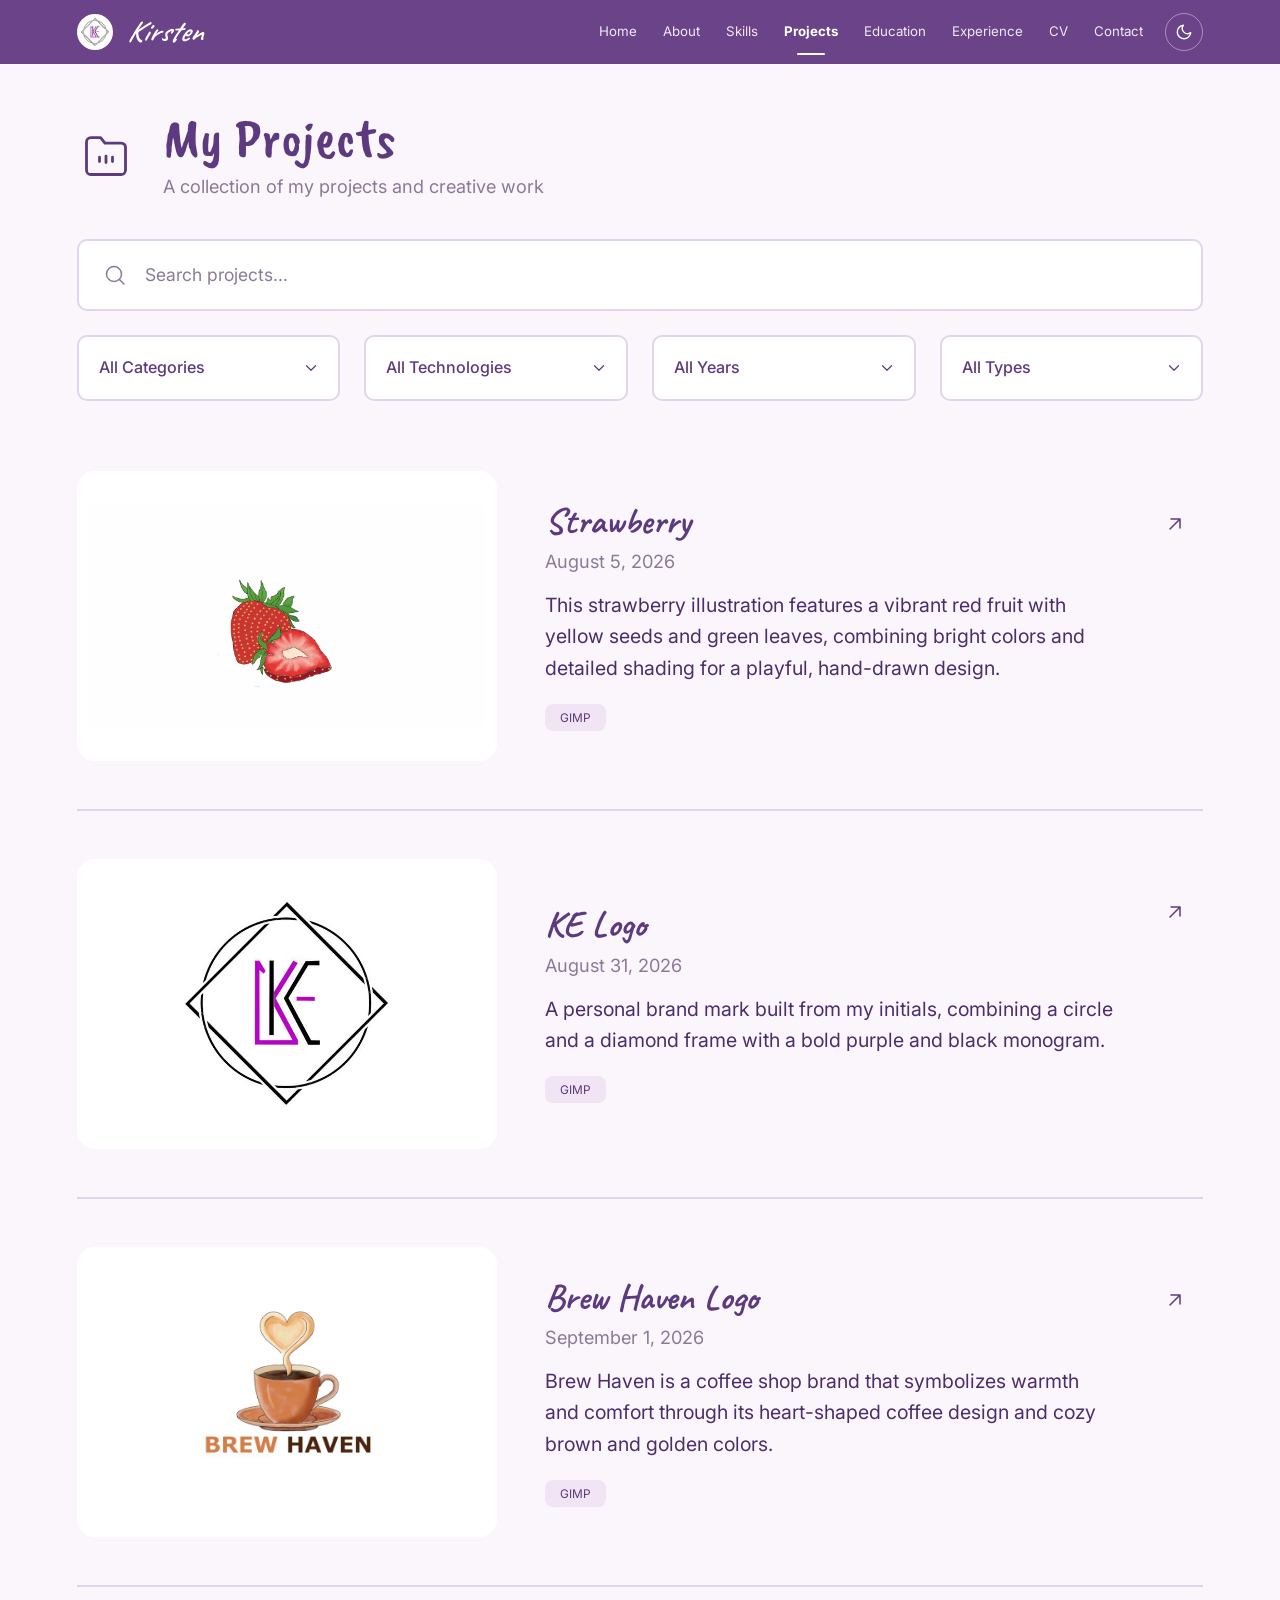
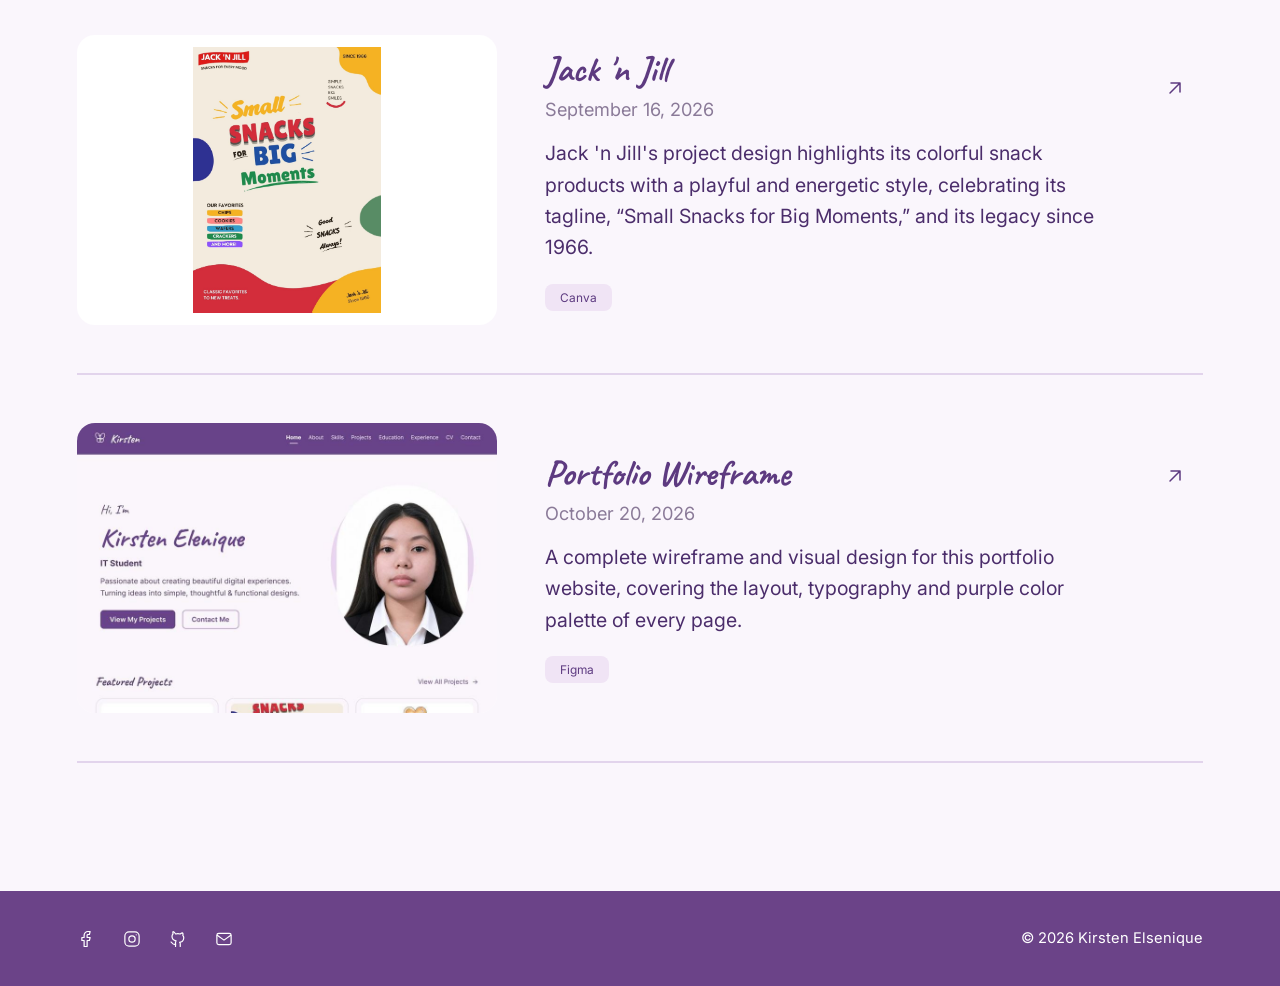
==== projects.html @ 87bb7704 "Add files via upload" ====
<!DOCTYPE html>
<html lang="en">
<head>
    <meta charset="UTF-8">
    <meta name="viewport" content="width=device-width, initial-scale=1.0">
    <title>Projects | Kirsten Elsenique</title>
    <link rel="icon" href="assets/logo.jpg">
    <script>try{var t=localStorage.getItem("theme");if(!t&&window.matchMedia("(prefers-color-scheme: dark)").matches)t="dark";if(t)document.documentElement.setAttribute("data-theme",t)}catch(e){}</script>
    <link rel="stylesheet" href="style.css">
</head>
<body>
<header class="navbar">
    <div class="container nav-container">
        <a href="index.html" class="logo"><img src="assets/logo.jpg" alt="KE logo" class="logo-img"><span>Kirsten</span></a>
        <button class="menu-toggle" type="button" aria-label="Open navigation menu" aria-expanded="false">☰</button>
        <nav aria-label="Main navigation">
        <ul class="nav-links">
            <li><a href="index.html">Home</a></li>
            <li><a href="about.html">About</a></li>
            <li><a href="skills.html">Skills</a></li>
            <li><a href="projects.html" class="active" aria-current="page">Projects</a></li>
            <li><a href="education.html">Education</a></li>
            <li><a href="experience.html">Experience</a></li>
            <li><a href="cv.html">CV</a></li>
            <li><a href="contact.html">Contact</a></li>
        </ul>
            <button class="theme-toggle" type="button" aria-label="Switch to dark mode" aria-pressed="false"><svg class="i-moon" width="18" height="18" viewBox="0 0 24 24" fill="none" stroke="currentColor" stroke-width="1.8" stroke-linecap="round" stroke-linejoin="round" aria-hidden="true"><path d="M21 12.8A9 9 0 1 1 11.2 3a7 7 0 0 0 9.8 9.8z"/></svg><svg class="i-sun" width="18" height="18" viewBox="0 0 24 24" fill="none" stroke="currentColor" stroke-width="1.8" stroke-linecap="round" stroke-linejoin="round" aria-hidden="true"><circle cx="12" cy="12" r="4.5"/><path d="M12 2v2M12 20v2M4.9 4.9l1.4 1.4M17.7 17.7l1.4 1.4M2 12h2M20 12h2M4.9 19.1l1.4-1.4M17.7 6.3l1.4-1.4"/></svg></button>
        </nav>
    </div>
</header>
<main>
<section class="page-head">
    <div class="container page-head-inner">
        <div class="page-head-text">
            <span class="head-ico"><svg class="ico " width="52" height="52" viewBox="0 0 24 24" fill="none" stroke="currentColor" stroke-width="1.3" stroke-linecap="round" stroke-linejoin="round" aria-hidden="true"><path d="M21 19a2 2 0 0 1-2 2H5a2 2 0 0 1-2-2V6a2 2 0 0 1 2-2h4.5l2 2.5H19a2 2 0 0 1 2 2z"/><path d="M9 13v2M12 12.5v3M15 13v2"/></svg></span>
            <div><h1>My Projects</h1><p>A collection of my projects and creative work</p></div>
        </div>
        
    </div>
</section>
<section class="content">
    <div class="container">
        <label class="search"><svg class="ico " width="24" height="24" viewBox="0 0 24 24" fill="none" stroke="currentColor" stroke-width="1.5" stroke-linecap="round" stroke-linejoin="round" aria-hidden="true"><circle cx="11" cy="11" r="7.5"/><path d="m21 21-4.3-4.3"/></svg><input type="text" id="project-search" placeholder="Search projects..." aria-label="Search projects"></label>
        <div class="proj-tools">
            <label class="select"><select id="project-category" aria-label="All Categories"><option value="all">All Categories</option><option>Digital Art</option><option>Logo Design</option><option>Poster Design</option><option>UI/UX Design</option></select><svg class="ico " width="18" height="18" viewBox="0 0 24 24" fill="none" stroke="currentColor" stroke-width="1.6" stroke-linecap="round" stroke-linejoin="round" aria-hidden="true"><path d="m6 9 6 6 6-6"/></svg></label>
            <label class="select"><select id="project-tech" aria-label="All Technologies"><option value="all">All Technologies</option><option>Canva</option><option>Figma</option><option>GIMP</option></select><svg class="ico " width="18" height="18" viewBox="0 0 24 24" fill="none" stroke="currentColor" stroke-width="1.6" stroke-linecap="round" stroke-linejoin="round" aria-hidden="true"><path d="m6 9 6 6 6-6"/></svg></label>
            <label class="select"><select id="project-year" aria-label="All Years"><option value="all">All Years</option><option>2026</option></select><svg class="ico " width="18" height="18" viewBox="0 0 24 24" fill="none" stroke="currentColor" stroke-width="1.6" stroke-linecap="round" stroke-linejoin="round" aria-hidden="true"><path d="m6 9 6 6 6-6"/></svg></label>
            <label class="select"><select id="project-type" aria-label="All Types"><option value="all">All Types</option><option>Academic</option><option>Branding</option><option>Personal</option><option>Poster</option><option>Wireframe</option></select><svg class="ico " width="18" height="18" viewBox="0 0 24 24" fill="none" stroke="currentColor" stroke-width="1.6" stroke-linecap="round" stroke-linejoin="round" aria-hidden="true"><path d="m6 9 6 6 6-6"/></svg></label>
        </div>
        <div class="proj-list">
            <article class="proj-row" data-name="Strawberry" data-category="Digital Art" data-tech="GIMP" data-year="2026" data-type="Academic">
    <a href="project-strawberry.html" class="proj-thumb"><img src="assets/strawberry.png" alt="Strawberry" class="" onerror="this.onerror=null;this.src='assets/image-placeholder.svg'"></a>
    <div class="proj-body">
        <h3><a href="project-strawberry.html">Strawberry</a></h3>
        <span class="meta">August 5, 2026</span>
        <p>This strawberry illustration features a vibrant red fruit with yellow seeds and green leaves, combining bright colors and detailed shading for a playful, hand-drawn design.</p>
        <span class="pill">GIMP</span>
    </div>
    <a href="project-strawberry.html" class="proj-go" aria-label="View Strawberry"><svg class="ico " width="24" height="24" viewBox="0 0 24 24" fill="none" stroke="currentColor" stroke-width="1.5" stroke-linecap="round" stroke-linejoin="round" aria-hidden="true"><path d="M7 17 17 7M8 7h9v9"/></svg></a>
</article><article class="proj-row" data-name="KE Logo" data-category="Logo Design" data-tech="GIMP" data-year="2026" data-type="Personal">
    <a href="project-ke-logo.html" class="proj-thumb"><img src="assets/ke-logo/icon.jpg" alt="KE Logo" class="" onerror="this.onerror=null;this.src='assets/image-placeholder.svg'"></a>
    <div class="proj-body">
        <h3><a href="project-ke-logo.html">KE Logo</a></h3>
        <span class="meta">August 31, 2026</span>
        <p>A personal brand mark built from my initials, combining a circle and a diamond frame with a bold purple and black monogram.</p>
        <span class="pill">GIMP</span>
    </div>
    <a href="project-ke-logo.html" class="proj-go" aria-label="View KE Logo"><svg class="ico " width="24" height="24" viewBox="0 0 24 24" fill="none" stroke="currentColor" stroke-width="1.5" stroke-linecap="round" stroke-linejoin="round" aria-hidden="true"><path d="M7 17 17 7M8 7h9v9"/></svg></a>
</article><article class="proj-row" data-name="Brew Haven Logo" data-category="UI/UX Design" data-tech="GIMP" data-year="2026" data-type="Branding">
    <a href="project-brew-haven.html" class="proj-thumb"><img src="assets/brewhaven/logo.jpg" alt="Brew Haven Logo" class="" onerror="this.onerror=null;this.src='assets/image-placeholder.svg'"></a>
    <div class="proj-body">
        <h3><a href="project-brew-haven.html">Brew Haven Logo</a></h3>
        <span class="meta">September 1, 2026</span>
        <p>Brew Haven is a coffee shop brand that symbolizes warmth and comfort through its heart-shaped coffee design and cozy brown and golden colors.</p>
        <span class="pill">GIMP</span>
    </div>
    <a href="project-brew-haven.html" class="proj-go" aria-label="View Brew Haven Logo"><svg class="ico " width="24" height="24" viewBox="0 0 24 24" fill="none" stroke="currentColor" stroke-width="1.5" stroke-linecap="round" stroke-linejoin="round" aria-hidden="true"><path d="M7 17 17 7M8 7h9v9"/></svg></a>
</article><article class="proj-row" data-name="Jack 'n Jill" data-category="Poster Design" data-tech="Canva" data-year="2026" data-type="Poster">
    <a href="project-jack-n-jill.html" class="proj-thumb"><img src="assets/jack-n-jill.jpg" alt="Jack 'n Jill" class="" onerror="this.onerror=null;this.src='assets/image-placeholder.svg'"></a>
    <div class="proj-body">
        <h3><a href="project-jack-n-jill.html">Jack 'n Jill</a></h3>
        <span class="meta">September 16, 2026</span>
        <p>Jack 'n Jill's project design highlights its colorful snack products with a playful and energetic style, celebrating its tagline, “Small Snacks for Big Moments,” and its legacy since 1966.</p>
        <span class="pill">Canva</span>
    </div>
    <a href="project-jack-n-jill.html" class="proj-go" aria-label="View Jack 'n Jill"><svg class="ico " width="24" height="24" viewBox="0 0 24 24" fill="none" stroke="currentColor" stroke-width="1.5" stroke-linecap="round" stroke-linejoin="round" aria-hidden="true"><path d="M7 17 17 7M8 7h9v9"/></svg></a>
</article><article class="proj-row" data-name="Portfolio Wireframe" data-category="UI/UX Design" data-tech="Figma" data-year="2026" data-type="Wireframe">
    <a href="project-portfolio-wireframe.html" class="proj-thumb top"><img src="assets/wireframe/home.jpg" alt="Portfolio Wireframe" class="" onerror="this.onerror=null;this.src='assets/image-placeholder.svg'"></a>
    <div class="proj-body">
        <h3><a href="project-portfolio-wireframe.html">Portfolio Wireframe</a></h3>
        <span class="meta">October 20, 2026</span>
        <p>A complete wireframe and visual design for this portfolio website, covering the layout, typography and purple color palette of every page.</p>
        <span class="pill">Figma</span>
    </div>
    <a href="project-portfolio-wireframe.html" class="proj-go" aria-label="View Portfolio Wireframe"><svg class="ico " width="24" height="24" viewBox="0 0 24 24" fill="none" stroke="currentColor" stroke-width="1.5" stroke-linecap="round" stroke-linejoin="round" aria-hidden="true"><path d="M7 17 17 7M8 7h9v9"/></svg></a>
</article>
        </div>
        <p class="empty" id="no-results" hidden>No projects match your search.</p>
    </div>
</section>
</main>
<footer class="footer">
    <div class="container footer-inner">
        <div class="socials "><a href="https://www.facebook.com/k.elsenique" target="_blank" rel="noopener noreferrer" aria-label="Facebook"><svg class="ico " width="18" height="18" viewBox="0 0 24 24" fill="none" stroke="currentColor" stroke-width="1.6" stroke-linecap="round" stroke-linejoin="round" aria-hidden="true"><path d="M17.500 2h-3a5 5 0 0 0-5 5v3h-3v4h3v8h4v-8h3l1-4h-4V7a1 1 0 0 1 1-1h2z"/></svg></a><a href="https://www.instagram.com/_.zehnn/" target="_blank" rel="noopener noreferrer" aria-label="Instagram"><svg class="ico " width="18" height="18" viewBox="0 0 24 24" fill="none" stroke="currentColor" stroke-width="1.6" stroke-linecap="round" stroke-linejoin="round" aria-hidden="true"><rect x="2.500" y="2.500" width="19" height="19" rx="5.500"/><circle cx="12" cy="12" r="4.200"/><path d="M17.600 6.400h.01"/></svg></a><a href="https://github.com/Kirsten05306" target="_blank" rel="noopener noreferrer" aria-label="GitHub"><svg class="ico " width="18" height="18" viewBox="0 0 24 24" fill="none" stroke="currentColor" stroke-width="1.6" stroke-linecap="round" stroke-linejoin="round" aria-hidden="true"><path d="M9 19c-4.5 1.4-4.5-2.4-6.3-3m12.3 6v-3.3a3 3 0 0 0-.8-2.3c2.7-.3 5.5-1.3 5.5-6a4.7 4.7 0 0 0-1.3-3.2 4.4 4.4 0 0 0-.1-3.2s-1-.3-3.4 1.3a11.6 11.6 0 0 0-6 0C6.5 1.6 5.500 2 5.500 2a4.400 4.400 0 0 0-.1 3.200A4.700 4.700 0 0 0 4 8.400c0 4.700 2.800 5.700 5.500 6A3 3 0 0 0 8.700 16.700V22"/></svg></a><a href="mailto:kirstenelsenique06@gmail.com" aria-label="Email"><svg class="ico " width="18" height="18" viewBox="0 0 24 24" fill="none" stroke="currentColor" stroke-width="1.6" stroke-linecap="round" stroke-linejoin="round" aria-hidden="true"><rect x="2.5" y="4.5" width="19" height="15" rx="2.5"/><path d="m3 7 9 6.5L21 7"/></svg></a></div>
        <p>&copy; 2026 Kirsten Elsenique</p>
    </div>
</footer>
<script src="script.js"></script>
</body>
</html>
---- style.css ----
/* =========================
   KIRSTEN'S PORTFOLIO
   Soft lavender / purple theme
========================= */

@import url('https://fonts.googleapis.com/css2?family=Inter:wght@300;400;500;600;700&family=Caveat:wght@500;600;700&family=Caveat+Brush&display=swap');

:root {
    --nav: #6b4388;
    --purple: #5d3a80;
    --purple-dark: #4b2d6b;
    --purple-mid: #a67bc2;
    --bg: #faf6fc;
    --panel: #f5eff9;
    --tint: #f0e4f5;
    --tint-2: #ead9f2;
    --line: #e2d4ec;
    --text: #4b2d6b;
    --muted: #8a7a98;
    --white: #fff;
    --accent: var(--nav);
    --btn: var(--nav);
    --btn-hover: var(--purple-dark);
    --field: #fff;
    --nav-menu: var(--purple-dark);
}

/* ---------- DARK MODE ---------- */
[data-theme="dark"] {
    color-scheme: dark;
    --nav: #2e1b45;
    --nav-menu: #241337;
    --purple: #c9a6e8;
    --purple-dark: #dcc7f0;
    --purple-mid: #a67bc2;
    --bg: #15101d;
    --panel: #1f1830;
    --tint: #2a1f3d;
    --tint-2: #3b2a54;
    --line: #3a2d4d;
    --text: #ece3f5;
    --muted: #a99bb9;
    --accent: #b48ad6;
    --btn: #7b4fa3;
    --btn-hover: #8f63b8;
    --field: #231a33;
}
[data-theme="dark"] .tech-logo.line:not(.sql) { color: #cbbfd9; }
[data-theme="dark"] .form-status.ok { color: #7fd6a0; }
[data-theme="dark"] .form-status.error { color: #ff9a92; }
body { transition: background-color .25s, color .25s; }

* { margin: 0; padding: 0; box-sizing: border-box; }
html { scroll-behavior: smooth; font-size: 14px; }

body {
    font-family: 'Inter', system-ui, sans-serif;
    background: var(--bg);
    color: var(--text);
    line-height: 1.6;
    font-size: 15px;
    min-height: 100vh;
    display: flex;
    flex-direction: column;
}
main { flex: 1; }
a { color: inherit; text-decoration: none; }
img { max-width: 100%; display: block; }
ul, ol { list-style: none; }
button, input, textarea, select { font: inherit; color: inherit; }
button { cursor: pointer; }
.ico { flex-shrink: 0; vertical-align: middle; }
.container { width: min(1180px, 88%); margin-inline: auto; }
.rule { border: 0; border-top: 1px solid var(--line); margin: 40px 0; }

.script-h, .page-head h1, .detail-title, .hero-text h1, .hero-text .hi {
    font-family: 'Caveat Brush', 'Caveat', cursive;
    font-weight: 400;
}
.script-h { font-family: 'Caveat', cursive; font-weight: 700; color: var(--purple); font-size: 2.1rem; line-height: 1.2; }
.script-h.sm { display: flex; align-items: center; gap: 14px; font-size: 2.2rem; margin: 34px 0 18px; }
.script { font-family: 'Caveat', cursive; font-weight: 500; color: var(--purple-mid); }
.sprig { color: var(--purple-mid); width: 50px; height: auto; }

/* ---------- NAVBAR ---------- */
.navbar { background: var(--nav); color: #fff; position: sticky; top: 0; z-index: 100; }
.nav-container { min-height: 64px; display: flex; align-items: center; justify-content: space-between; gap: 20px; }
.logo { display: inline-flex; align-items: center; gap: 14px; font-family: 'Caveat', cursive; font-weight: 600; font-size: 2.1rem; font-style: italic; }
.nav-links { display: flex; align-items: center; gap: 26px; }
.nav-links a { position: relative; display: block; padding: 6px 0; font-size: .95rem; color: #f1e8f7; transition: color .2s; }
.nav-links a:hover { color: #fff; }
.nav-links a.active { color: #fff; font-weight: 700; }
.nav-links a.active::after {
    content: ""; position: absolute; left: 50%; bottom: -6px; width: 28px; height: 2px;
    background: #fff; transform: translateX(-50%); border-radius: 2px;
}
.menu-toggle { display: none; background: transparent; border: 1px solid rgba(255,255,255,.5); color: #fff; border-radius: 6px; padding: 4px 11px; font-size: 1.2rem; }

/* ---------- THEME TOGGLE ---------- */
.navbar nav { display: flex; align-items: center; gap: 22px; }
.theme-toggle { display: grid; place-items: center; width: 38px; height: 38px; flex-shrink: 0; border-radius: 50%; border: 1px solid rgba(255,255,255,.4); background: transparent; color: #fff; transition: background .2s; }
.theme-toggle:hover { background: rgba(255,255,255,.15); }
.theme-toggle .i-sun { display: none; }
[data-theme="dark"] .theme-toggle .i-moon { display: none; }
[data-theme="dark"] .theme-toggle .i-sun { display: block; }

/* ---------- BUTTONS / TAGS ---------- */
.btn {
    display: inline-flex; align-items: center; gap: 10px; justify-content: center;
    padding: 15px 30px; border-radius: 10px; border: 2px solid var(--btn);
    background: var(--btn); color: #fff; font-size: 1.05rem; font-weight: 600; transition: .2s;
}
.btn:hover { background: var(--btn-hover); border-color: var(--btn-hover); transform: translateY(-1px); }
.btn-ghost { background: transparent; color: var(--accent); border-color: var(--purple-mid); }
.btn-ghost:hover { background: var(--tint); color: var(--purple-dark); border-color: var(--purple-mid); }
.pill { display: inline-block; background: var(--tint); color: var(--purple); font-size: .85rem; padding: 4px 15px; border-radius: 8px; }
.pill.big { font-size: 1rem; padding: 7px 18px; }
.meta { display: block; color: var(--muted); font-size: .95rem; }

/* ---------- PAGE HEAD ---------- */
.page-head { padding: 44px 0 20px; }
.page-head-inner { display: flex; justify-content: space-between; align-items: flex-start; }
.page-head-text { display: flex; align-items: center; gap: 28px; }
.head-ico { color: var(--purple); display: grid; place-items: center; width: 58px; }
.page-head h1 { font-size: clamp(2.6rem, 5vw, 3.9rem); color: var(--purple); line-height: 1.1; }
.page-head p { color: var(--muted); font-size: 1.3rem; margin-top: 4px; }
.page-head .sprig { position: absolute; right: 7%; top: 0; width: 44px; }
.page-head-inner { position: relative; }
.about-head h1 { margin-bottom: 4px; }
.heart { font-family: 'Inter', sans-serif; font-size: .8em; }
.content { padding: 8px 0 80px; }

/* ---------- HOME ---------- */
.hero { padding: 56px 0 48px; }
.hero-grid { display: grid; grid-template-columns: 1.1fr .9fr; align-items: center; gap: 40px; }
.hero-text .hi { font-family: 'Caveat', cursive; font-size: 2.2rem; color: var(--purple); }
.hero-text h1 { font-size: clamp(3rem, 6.5vw, 5rem); color: var(--purple); line-height: 1.1; margin: 10px 0 22px; }
.hero-text h2 { font-size: 1.6rem; font-weight: 700; margin-bottom: 18px; }
.lead { font-size: 1.35rem; margin-bottom: 38px; max-width: 640px; }
.hero-buttons { display: flex; flex-wrap: wrap; gap: 22px; }
.hero-photo { display: flex; justify-content: center; }
.photo-wrap {
    position: relative; width: min(380px, 100%); aspect-ratio: 470 / 520;
}
.photo-wrap::before {
    content: ""; position: absolute; inset: 0 -4% 0 -4%; background: var(--tint-2);
    border-radius: 50% 50% 48% 48% / 42% 42% 58% 58%;
}
.photo-wrap img {
    position: relative; width: 100%; height: 100%; object-fit: cover; object-position: center 25%;
    border-radius: 50% 50% 48% 48% / 42% 42% 58% 58%; background: #fff; margin-left: 2%; width: 96%;
}

.featured { padding: 50px 0 60px; }
.row-head { display: flex; justify-content: space-between; align-items: center; margin-bottom: 26px; }
.link-arrow { display: inline-flex; align-items: center; gap: 10px; font-size: 1.1rem; }
.link-arrow:hover { color: var(--purple-mid); }
.feat-grid { display: grid; grid-template-columns: repeat(3, 1fr); gap: 26px; }
.feat-card { border: 2px solid var(--line); border-radius: 24px; padding: 18px; transition: transform .25s; background: transparent; }
.feat-card:hover { transform: translateY(-4px); }
.feat-img { display: block; height: 215px; border-radius: 14px; background: #fff; overflow: hidden; margin-bottom: 18px; }
.feat-img img { width: 100%; height: 100%; object-fit: contain; }
.feat-img.crop img { object-fit: cover; object-position: center 30%; }
.feat-card h3 { font-family: 'Caveat', cursive; font-weight: 700; font-size: 2rem; color: var(--purple); line-height: 1.2; }
.feat-card p { color: var(--muted); margin: 10px 0 16px; font-size: 1.02rem; }

.little-about { border-top: 1px solid var(--line); padding: 70px 0 90px; }
.little-grid { display: grid; grid-template-columns: 1.1fr .9fr; align-items: center; gap: 40px; }
.little-grid p { font-size: 1.4rem; margin: 18px 0 26px; max-width: 700px; }
.quote-deco { display: flex; justify-content: space-around; align-items: center; color: var(--purple-mid); }
.q-mid { display: flex; flex-direction: column; align-items: center; gap: 18px; text-align: center; }
.q-mid .script { font-size: 2.4rem; line-height: 1.2; }
.quote-deco .sprig { width: 64px; height: 190px; }

/* ---------- ABOUT ---------- */
.about-grid { display: grid; grid-template-columns: 470px 1fr; gap: 80px; align-items: start; position: relative; }
.about-photo { border-radius: 20px; overflow: hidden; background: var(--tint); aspect-ratio: 470 / 600; }
.about-photo img { width: 100%; height: 100%; object-fit: cover; object-position: center 25%; }
.info-list li { display: flex; align-items: center; gap: 26px; margin-bottom: 26px; }
.info-ico { color: var(--purple); width: 40px; display: grid; place-items: center; }
.info-list strong { display: block; color: var(--purple); font-size: 1.35rem; font-weight: 700; line-height: 1.3; }
.info-list span { display: block; color: var(--muted); font-size: 1.25rem; }
.about-grid .sprig { position: absolute; right: 4%; top: 45%; width: 52px; height: 290px; }
.about-lower { display: grid; grid-template-columns: 1fr 1fr; }
.about-lower .col { padding-right: 40px; }
.about-lower .bio { border-left: 1px solid var(--line); padding: 0 0 0 56px; position: relative; }
.bullets li { position: relative; padding-left: 30px; margin-bottom: 26px; }
.bullets li::before { content: ""; position: absolute; left: 3px; top: 12px; width: 8px; height: 8px; border-radius: 50%; background: var(--purple-mid); }
.bullets strong { display: block; color: var(--purple); font-size: 1.35rem; font-weight: 700; }
.bullets span { display: block; color: var(--muted); font-size: 1.25rem; line-height: 1.7; }
.bullets.indent { padding-left: 64px; }
.bio p { font-size: 1.4rem; line-height: 1.75; margin-bottom: 30px; }
.bio-deco { display: block; text-align: right; color: var(--purple-mid); }

/* ---------- SKILLS ---------- */
.skills .script-h.sm { margin-top: 20px; }
.tech-grid { display: grid; grid-template-columns: repeat(3, 1fr); gap: 32px; margin-bottom: 20px; }
.tech {
    background: var(--panel); border: 2px solid var(--line); border-radius: 16px; height: 260px;
    display: flex; flex-direction: column; align-items: center; justify-content: center; gap: 24px;
}
.tech-logo { display: grid; place-items: center; height: 94px; }
.tech-logo.js { background: #ecc940; color: #3a2e0a; width: 94px; border-radius: 12px; font-weight: 800; font-size: 2.6rem; }
.tech-logo.php { background: #ae86c6; color: #fff; width: 90px; height: 94px; border-radius: 14px; font-style: italic; font-weight: 800; font-size: 2rem; }
.tech-logo.line { color: #6f86b8; }
.tech-logo.line:not(.sql) { color: #4b4553; }
.tech-name { color: var(--purple); font-weight: 600; font-size: 1.35rem; }
.prof-grid { display: grid; grid-template-columns: repeat(4, 1fr); gap: 28px; }
.prof {
    background: var(--tint); border-radius: 18px; height: 285px; color: var(--purple);
    display: flex; flex-direction: column; align-items: center; justify-content: center; gap: 22px; text-align: center; font-size: 1.4rem; line-height: 1.35;
}

/* ---------- PROJECTS ---------- */
.search {
    display: flex; align-items: center; gap: 18px; background: var(--field); border: 2px solid var(--line);
    border-radius: 10px; padding: 0 24px; color: var(--muted); margin: 10px 0 24px;
}
.search input { border: 0; outline: 0; background: transparent; padding: 20px 0; width: 100%; font-size: 1.25rem; }
.search input::placeholder { color: var(--muted); }
.proj-tools { display: grid; grid-template-columns: repeat(4, 1fr); gap: 24px; margin-bottom: 70px; }
.select { position: relative; display: block; background: var(--field); border: 2px solid var(--line); border-radius: 10px; color: var(--purple); }
.select select { appearance: none; -webkit-appearance: none; border: 0; background: transparent; width: 100%; padding: 18px 50px 18px 20px; font-size: 1.15rem; font-weight: 500; outline: 0; cursor: pointer; }
.select .ico { position: absolute; right: 18px; top: 50%; transform: translateY(-50%); pointer-events: none; }
.proj-row {
    display: grid; grid-template-columns: 420px 1fr 40px; gap: 48px; align-items: center;
    padding: 0 0 48px; margin-bottom: 48px; border-bottom: 2px solid var(--line);
}
.proj-thumb { height: 290px; background: #fff; border-radius: 18px; overflow: hidden; }
.proj-thumb img { width: 100%; height: 100%; object-fit: contain; padding: 12px; }
.proj-body h3 { font-family: 'Caveat', cursive; font-weight: 700; font-size: 2.6rem; line-height: 1.1; color: var(--purple); }
.proj-body h3 a:hover { color: var(--purple-mid); }
.proj-body .meta { font-size: 1.3rem; margin: 6px 0 14px; }
.proj-body p { font-size: 1.4rem; margin-bottom: 20px; max-width: 780px; }
.proj-go { color: var(--purple); align-self: start; margin-top: 40px; }
.proj-go:hover { color: var(--purple-mid); }
.empty { text-align: center; color: var(--muted); padding: 30px; }

/* ---------- PROJECT DETAIL ---------- */
.detail { padding-top: 40px; }
.crumbs { display: flex; justify-content: space-between; align-items: center; color: var(--muted); font-size: 1.05rem; margin-bottom: 50px; }
.crumbs a { display: inline-flex; align-items: center; gap: 14px; color: var(--purple); font-size: 1.3rem; }
.crumbs a:hover { color: var(--purple-mid); }
.crumbs b { color: var(--purple); }
.detail-hero { background: #fff; border-radius: 18px; height: 362px; display: flex; justify-content: center; align-items: center; overflow: hidden; }
.detail-hero img { height: 100%; width: 100%; object-fit: contain; padding: 14px; }
.detail-meta { display: flex; justify-content: space-between; color: var(--muted); font-size: 1.05rem; margin: 16px 0 44px; }
.detail-title { font-size: clamp(3rem, 5vw, 4rem); color: var(--purple); line-height: 1.1; }
.detail-date { font-size: 1.5rem; color: var(--muted); padding-left: 14px; margin: 14px 0 22px; }
.det-h { font-size: 1.6rem; font-weight: 700; color: var(--purple); margin-bottom: 14px; }
.det-p { font-size: 1.5rem; line-height: 1.7; margin-bottom: 10px; }
.info-cols { display: grid; grid-template-columns: 1fr 1fr; gap: 40px; margin-top: 30px; }
.shots { display: grid; grid-template-columns: repeat(2, minmax(0, 1fr)); gap: 24px; max-width: 980px; }
.shots figure { margin: 0; }
.shots img { width: 100%; border-radius: 12px; border: 1px solid var(--line); background: #fff; aspect-ratio: 16 / 9; object-fit: contain; }
.shots figcaption { color: var(--muted); font-size: 1rem; padding-top: 10px; }
.link-list li { position: relative; padding-left: 30px; font-size: 1.5rem; margin-bottom: 6px; }
.link-list li::before { content: ""; position: absolute; left: 0; top: .72em; width: 10px; height: 10px; border-radius: 50%; background: var(--purple); }
.link-list a:hover { color: var(--purple-mid); text-decoration: underline; }

/* ---------- TIMELINES (experience / certifications) ---------- */
.line-timeline { margin: 10px 0 40px 6px; }
.line-timeline > li { position: relative; padding: 0 0 70px 62px; border-left: 4px solid var(--tint); margin-left: 5px; }
.line-timeline > li:last-child { padding-bottom: 40px; }
.line-timeline .dot { position: absolute; left: -15px; top: 4px; width: 26px; height: 26px; border-radius: 50%; background: var(--accent); }
.line-timeline em { display: block; font-style: normal; font-weight: 700; font-size: 1.45rem; color: var(--accent); }
.line-timeline h3 { font-size: 2rem; font-weight: 700; color: var(--purple-dark); line-height: 1.3; margin-top: 6px; }
.line-timeline .org { color: var(--muted); font-size: 1.4rem; margin: 6px 0 10px; }
.dots { margin-top: 18px; }
.dots li { position: relative; padding-left: 32px; font-size: 1.4rem; margin-bottom: 14px; }
.dots li::before { content: ""; position: absolute; left: 2px; top: .7em; width: 8px; height: 8px; border-radius: 50%; background: var(--purple-mid); }
.line-timeline.cert > li { padding-bottom: 90px; padding-left: 36px; margin-left: 76px; border-left-width: 2px; }
.line-timeline.cert .dot { width: 18px; height: 18px; left: -10px; top: 6px; background: var(--purple-mid); }
.line-timeline.cert strong { display: block; font-size: 1.6rem; color: var(--purple); line-height: 1.7; }
.quote-band {
    background: var(--tint); border-radius: 16px; padding: 30px 60px; margin-top: 20px;
    display: flex; align-items: center; justify-content: space-between; gap: 30px; color: var(--purple-mid);
}
.quote-band .script { font-size: 2.2rem; line-height: 1.4; text-align: center; color: var(--purple); }
.quote-band .sprig { width: 40px; height: 120px; }

/* ---------- CV ---------- */
.cv-wrap { display: flex; flex-direction: column; align-items: center; padding-top: 60px; }
.cv-circle { width: 430px; height: 430px; max-width: 80vw; max-height: 80vw; border-radius: 50%; background: var(--tint); display: grid; place-items: center; }
.cv-circle-in { width: 84%; height: 84%; border-radius: 50%; background: var(--tint-2); display: grid; place-items: center; }
.cv-actions { display: flex; flex-wrap: wrap; justify-content: center; gap: 36px; margin-top: 130px; }
.cv-actions .btn { padding: 22px 32px; font-size: 1.4rem; }

/* ---------- CONTACT ---------- */
.contact-grid { display: grid; grid-template-columns: 1fr 700px; gap: 80px; align-items: start; }
.contact-info li { display: flex; align-items: center; gap: 26px; margin-bottom: 36px; font-size: 1.45rem; color: var(--purple-dark); color: var(--purple); }
.contact-info a:hover { text-decoration: underline; }
.sparkles { color: var(--purple-mid); position: relative; margin-top: 260px; height: 150px; }
.sparkles .ico:first-child { margin-left: 50px; }
.sparkles .ico:last-child { position: absolute; left: 150px; top: 80px; }
.contact-form { background: var(--panel); border: 2px solid var(--line); border-radius: 20px; padding: 28px; }
.form-group { margin-bottom: 22px; }
.form-group label { display: block; font-size: 1.35rem; font-weight: 700; margin-bottom: 14px; color: var(--purple); }
.form-group input, .form-group textarea {
    width: 100%; padding: 22px; border: 2px solid var(--line); border-radius: 10px; background: var(--field); font-size: 1.3rem;
}
.form-group textarea { resize: vertical; min-height: 240px; }
.form-group input::placeholder, .form-group textarea::placeholder { color: var(--muted); }
.form-group input:focus, .form-group textarea:focus { outline: 2px solid var(--purple-mid); border-color: transparent; }
.send { margin-left: auto; display: flex; padding: 20px 34px; font-size: 1.4rem; }
.honey { position: absolute; left: -9999px; width: 1px; height: 1px; opacity: 0; }
.form-status { font-size: 1rem; margin-bottom: 12px; min-height: 1.2em; }
.form-status.ok { color: #2f7d4f; }
.form-status.error { color: #b3261e; }
.send:disabled { opacity: .6; cursor: wait; }

/* ---------- SOCIALS / FOOTER ---------- */
.socials { display: flex; gap: 28px; align-items: center; }
.socials a { display: grid; place-items: center; color: #fff; transition: .2s; }
.socials a:hover { opacity: .75; }
.socials.round { gap: 24px; }
.socials.round a { width: 52px; height: 52px; border-radius: 50%; background: var(--btn); }
.footer { background: var(--nav); color: #fff; padding: 36px 0; margin-top: auto; }
.footer-inner { display: flex; justify-content: space-between; align-items: center; gap: 16px; flex-wrap: wrap; }
.footer p { font-size: 1.05rem; }

/* ---------- ACCESSIBILITY ---------- */
a:focus-visible, button:focus-visible, input:focus-visible, textarea:focus-visible, select:focus-visible {
    outline: 3px solid var(--purple-mid); outline-offset: 2px;
}

/* ---------- RESPONSIVE ---------- */
@media (max-width: 1180px) {
    body { font-size: 16px; }
    .nav-links { gap: 18px; }
    .about-grid { grid-template-columns: 340px 1fr; gap: 50px; }
    .proj-row { grid-template-columns: 300px 1fr 30px; gap: 32px; }
    .proj-thumb { height: 220px; }
    .contact-grid { grid-template-columns: 1fr 1fr; gap: 50px; }
    .proj-tools { grid-template-columns: repeat(2, 1fr); margin-bottom: 50px; }
}
@media (max-width: 900px) {
    .menu-toggle { display: inline-block; }
    .navbar nav { position: absolute; top: 100%; left: 0; right: 0; background: var(--nav-menu); display: none; }
    .navbar nav:has(.nav-links.show) { display: block; }
    .nav-links { flex-direction: column; align-items: stretch; padding: 10px 6%; gap: 0; }
    .nav-links a { padding: 13px 4px; }
    .nav-links a.active::after { display: none; }
    .theme-toggle { margin: 4px 6% 14px; }
    .nav-container { position: relative; min-height: 64px; }
    .logo { font-size: 1.8rem; }
}
@media (max-width: 800px) {
    .hero { padding: 50px 0 40px; }
    .hero-grid, .about-grid, .about-lower, .contact-grid, .little-grid, .info-cols { grid-template-columns: 1fr; }
    .hero-photo { order: -1; }
    .hero-text { text-align: center; }
    .lead { margin-inline: auto; font-size: 1.15rem; }
    .hero-buttons { justify-content: center; gap: 14px; }
    .photo-wrap { width: 280px; }
    .feat-grid { grid-template-columns: 1fr; }
    .tech-grid { grid-template-columns: repeat(2, 1fr); gap: 16px; }
    .tech { height: 190px; gap: 14px; }
    .prof-grid { grid-template-columns: repeat(2, 1fr); gap: 16px; }
    .prof { height: 200px; font-size: 1.15rem; }
    .about-photo { max-width: 360px; margin-inline: auto; }
    .about-grid .sprig, .page-head .sprig { display: none; }
    .about-lower .bio { border-left: 0; padding: 0; }
    .about-lower .col { padding-right: 0; }
    .bio p, .little-grid p, .det-p, .proj-body p { font-size: 1.1rem; }
    .info-list strong { font-size: 1.15rem; } .info-list span { font-size: 1.05rem; word-break: break-word; }
    .quote-deco .sprig { display: none; }
    .proj-tools { grid-template-columns: 1fr; gap: 14px; }
    .proj-row { grid-template-columns: 1fr; gap: 20px; }
    .proj-go { display: none; }
    .proj-thumb { height: 240px; }
    .proj-body h3 { font-size: 2.2rem; }
    .detail-hero { height: 240px; }
    .shots { grid-template-columns: 1fr; }
    .quote-band { flex-direction: column; padding: 28px 24px; }
    .quote-band .sprig { display: none; }
    .quote-band .script { font-size: 1.7rem; }
    .cv-actions { margin-top: 60px; gap: 16px; }
    .cv-actions .btn { padding: 16px 22px; font-size: 1.1rem; }
    .contact-info .sparkles { display: none; }
    .contact-info li { font-size: 1.1rem; word-break: break-word; }
    .line-timeline > li { padding-left: 36px; }
    .line-timeline h3 { font-size: 1.6rem; } .dots li { font-size: 1.1rem; }
    .line-timeline.cert > li { margin-left: 20px; }
    .bullets.indent { padding-left: 0; }
    .head-ico { width: 40px; } .head-ico svg { width: 40px; height: 40px; }
    .page-head-text { gap: 16px; } .page-head p { font-size: 1.05rem; }
    .footer-inner { justify-content: center; }
}

.logo-img { width: 36px; height: 36px; border-radius: 50%; background: #fff; object-fit: cover; }

.proj-thumb.top img, .detail-hero.top img { object-fit: cover; object-position: top; padding: 0; }
.shots.tall { grid-template-columns: repeat(3, minmax(0, 1fr)); max-width: none; }
.shots.tall { align-items: start; }
.shots.tall img { aspect-ratio: auto; height: auto; object-fit: contain; }
.detail-hero.top img { object-position: center 17%; }
@media (max-width: 800px) { .shots.tall { grid-template-columns: 1fr 1fr; } }

/* ---------- IMAGE VIEWER ---------- */
img.zoom { cursor: zoom-in; }
body.lb-open { overflow: hidden; }
.lightbox { position: fixed; inset: 0; z-index: 1000; background: rgba(36, 20, 52, .92); display: flex; align-items: center; justify-content: center; padding: 56px 70px; }
.lightbox[hidden] { display: none; }
.lightbox figure { margin: 0; display: flex; flex-direction: column; align-items: center; gap: 12px; max-width: 100%; max-height: 100%; }
.lightbox figure img { max-width: 100%; max-height: calc(100vh - 150px); object-fit: contain; background: #fff; border-radius: 10px; cursor: default; }
.lightbox figcaption { color: #eadff3; font-size: 1rem; }
.lb-close, .lb-nav { position: absolute; background: rgba(255,255,255,.14); color: #fff; border: 0; border-radius: 50%; width: 46px; height: 46px; font-size: 1.5rem; line-height: 1; display: grid; place-items: center; }
.lb-close { top: 18px; right: 22px; font-size: 2rem; }
.lb-prev { left: 16px; top: 50%; transform: translateY(-50%); }
.lb-next { right: 16px; top: 50%; transform: translateY(-50%); }
.lb-close:hover, .lb-nav:hover { background: rgba(255,255,255,.28); }
@media (max-width: 800px) { .lightbox { padding: 60px 12px; } .lb-nav { top: auto; bottom: 14px; transform: none; } }
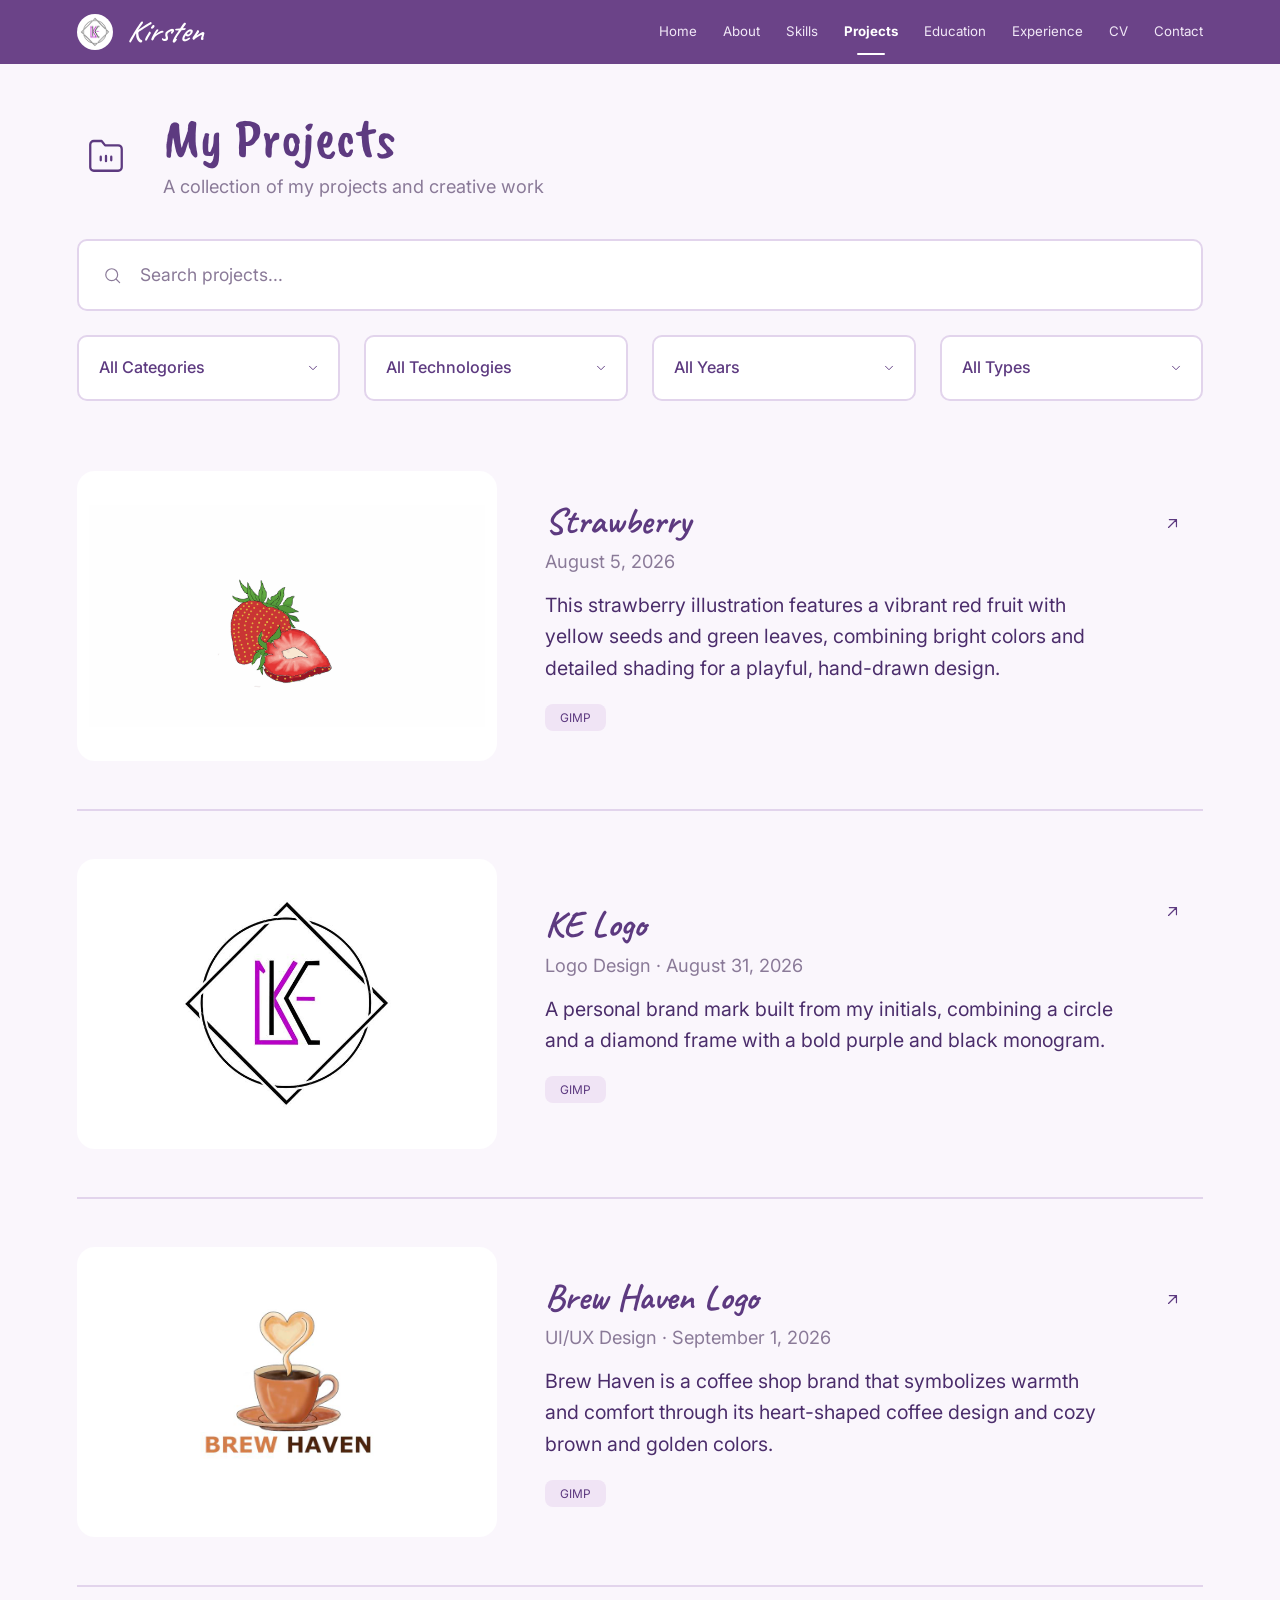
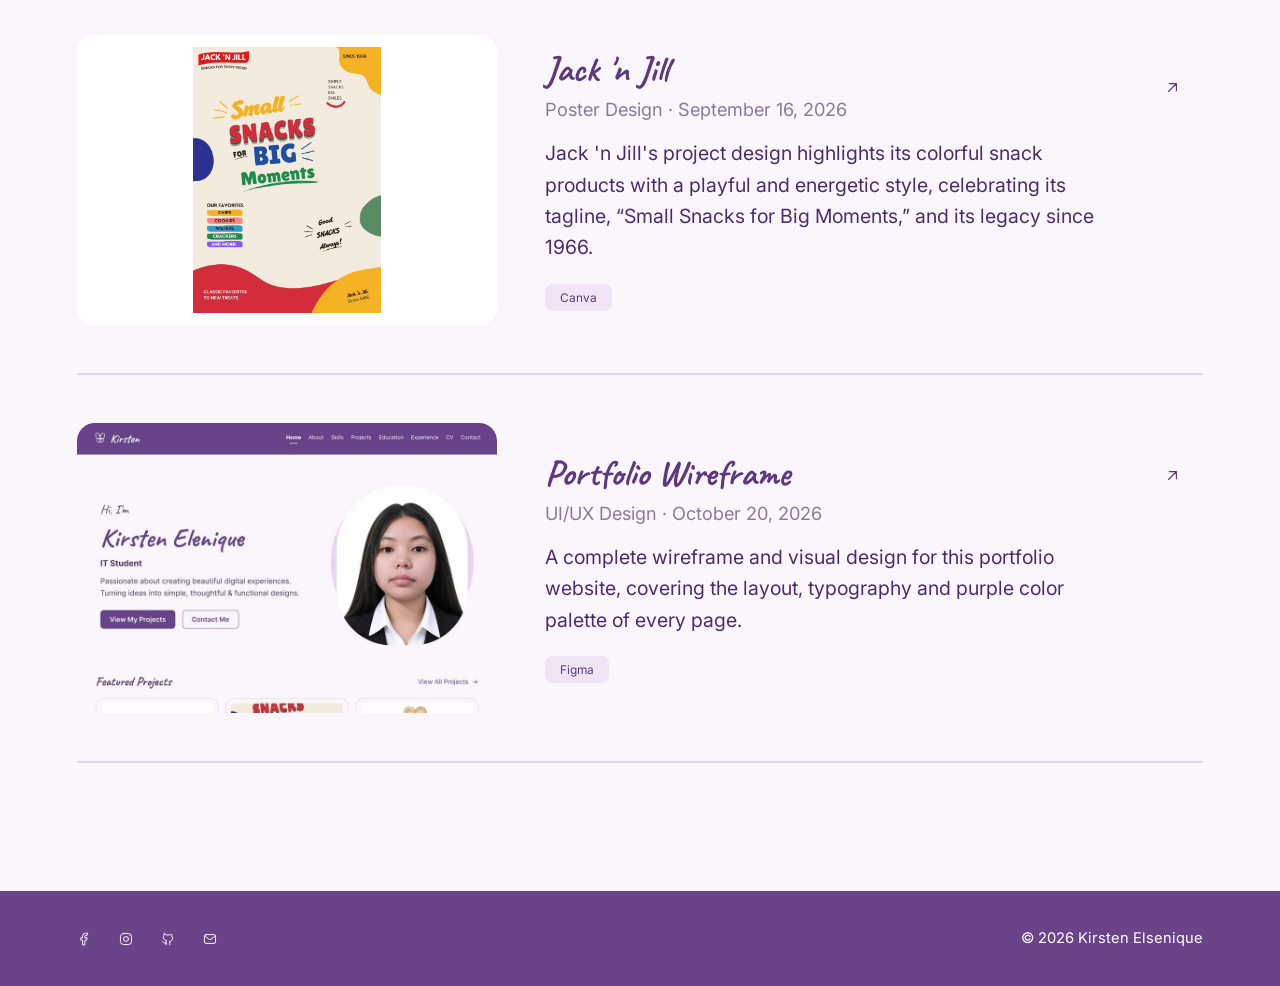
==== commit 2f2ca617: "Add files via upload" ====
--- a/projects.html
+++ b/projects.html
@@ -5,17 +5,16 @@
     <meta name="viewport" content="width=device-width, initial-scale=1.0">
     <title>Projects | Kirsten Elsenique</title>
     <link rel="icon" href="assets/logo.jpg">
-    <script>try{var t=localStorage.getItem("theme");if(!t&&window.matchMedia("(prefers-color-scheme: dark)").matches)t="dark";if(t)document.documentElement.setAttribute("data-theme",t)}catch(e){}</script>
     <link rel="stylesheet" href="style.css">
 </head>
 <body>
 <header class="navbar">
     <div class="container nav-container">
-        <a href="index.html" class="logo"><img src="assets/logo.jpg" alt="KE logo" class="logo-img"><span>Kirsten</span></a>
+        <a href="Homepage.html" class="logo"><img src="assets/logo.jpg" alt="KE logo" class="logo-img"><span>Kirsten</span></a>
         <button class="menu-toggle" type="button" aria-label="Open navigation menu" aria-expanded="false">☰</button>
         <nav aria-label="Main navigation">
         <ul class="nav-links">
-            <li><a href="index.html">Home</a></li>
+            <li><a href="Homepage.html">Home</a></li>
             <li><a href="about.html">About</a></li>
             <li><a href="skills.html">Skills</a></li>
             <li><a href="projects.html" class="active" aria-current="page">Projects</a></li>
@@ -24,7 +23,6 @@
             <li><a href="cv.html">CV</a></li>
             <li><a href="contact.html">Contact</a></li>
         </ul>
-            <button class="theme-toggle" type="button" aria-label="Switch to dark mode" aria-pressed="false"><svg class="i-moon" width="18" height="18" viewBox="0 0 24 24" fill="none" stroke="currentColor" stroke-width="1.8" stroke-linecap="round" stroke-linejoin="round" aria-hidden="true"><path d="M21 12.8A9 9 0 1 1 11.2 3a7 7 0 0 0 9.8 9.8z"/></svg><svg class="i-sun" width="18" height="18" viewBox="0 0 24 24" fill="none" stroke="currentColor" stroke-width="1.8" stroke-linecap="round" stroke-linejoin="round" aria-hidden="true"><circle cx="12" cy="12" r="4.5"/><path d="M12 2v2M12 20v2M4.9 4.9l1.4 1.4M17.7 17.7l1.4 1.4M2 12h2M20 12h2M4.9 19.1l1.4-1.4M17.7 6.3l1.4-1.4"/></svg></button>
         </nav>
     </div>
 </header>
@@ -32,7 +30,7 @@
 <section class="page-head">
     <div class="container page-head-inner">
         <div class="page-head-text">
-            <span class="head-ico"><svg class="ico " width="52" height="52" viewBox="0 0 24 24" fill="none" stroke="currentColor" stroke-width="1.3" stroke-linecap="round" stroke-linejoin="round" aria-hidden="true"><path d="M21 19a2 2 0 0 1-2 2H5a2 2 0 0 1-2-2V6a2 2 0 0 1 2-2h4.5l2 2.5H19a2 2 0 0 1 2 2z"/><path d="M9 13v2M12 12.5v3M15 13v2"/></svg></span>
+            <span class="head-ico"><svg class="ico " width="42" height="42" viewBox="0 0 24 24" fill="none" stroke="currentColor" stroke-width="1.3" stroke-linecap="round" stroke-linejoin="round" aria-hidden="true"><path d="M21 19a2 2 0 0 1-2 2H5a2 2 0 0 1-2-2V6a2 2 0 0 1 2-2h4.5l2 2.5H19a2 2 0 0 1 2 2z"/><path d="M9 13v2M12 12.5v3M15 13v2"/></svg></span>
             <div><h1>My Projects</h1><p>A collection of my projects and creative work</p></div>
         </div>
         
@@ -40,12 +38,12 @@
 </section>
 <section class="content">
     <div class="container">
-        <label class="search"><svg class="ico " width="24" height="24" viewBox="0 0 24 24" fill="none" stroke="currentColor" stroke-width="1.5" stroke-linecap="round" stroke-linejoin="round" aria-hidden="true"><circle cx="11" cy="11" r="7.5"/><path d="m21 21-4.3-4.3"/></svg><input type="text" id="project-search" placeholder="Search projects..." aria-label="Search projects"></label>
+        <label class="search"><svg class="ico " width="19" height="19" viewBox="0 0 24 24" fill="none" stroke="currentColor" stroke-width="1.5" stroke-linecap="round" stroke-linejoin="round" aria-hidden="true"><circle cx="11" cy="11" r="7.5"/><path d="m21 21-4.3-4.3"/></svg><input type="text" id="project-search" placeholder="Search projects..." aria-label="Search projects"></label>
         <div class="proj-tools">
-            <label class="select"><select id="project-category" aria-label="All Categories"><option value="all">All Categories</option><option>Digital Art</option><option>Logo Design</option><option>Poster Design</option><option>UI/UX Design</option></select><svg class="ico " width="18" height="18" viewBox="0 0 24 24" fill="none" stroke="currentColor" stroke-width="1.6" stroke-linecap="round" stroke-linejoin="round" aria-hidden="true"><path d="m6 9 6 6 6-6"/></svg></label>
-            <label class="select"><select id="project-tech" aria-label="All Technologies"><option value="all">All Technologies</option><option>Canva</option><option>Figma</option><option>GIMP</option></select><svg class="ico " width="18" height="18" viewBox="0 0 24 24" fill="none" stroke="currentColor" stroke-width="1.6" stroke-linecap="round" stroke-linejoin="round" aria-hidden="true"><path d="m6 9 6 6 6-6"/></svg></label>
-            <label class="select"><select id="project-year" aria-label="All Years"><option value="all">All Years</option><option>2026</option></select><svg class="ico " width="18" height="18" viewBox="0 0 24 24" fill="none" stroke="currentColor" stroke-width="1.6" stroke-linecap="round" stroke-linejoin="round" aria-hidden="true"><path d="m6 9 6 6 6-6"/></svg></label>
-            <label class="select"><select id="project-type" aria-label="All Types"><option value="all">All Types</option><option>Academic</option><option>Branding</option><option>Personal</option><option>Poster</option><option>Wireframe</option></select><svg class="ico " width="18" height="18" viewBox="0 0 24 24" fill="none" stroke="currentColor" stroke-width="1.6" stroke-linecap="round" stroke-linejoin="round" aria-hidden="true"><path d="m6 9 6 6 6-6"/></svg></label>
+            <label class="select"><select id="project-category" aria-label="All Categories"><option value="all" data-full="All Categories" data-short="Topic">All Categories</option><option>Digital Art</option><option>Logo Design</option><option>Poster Design</option><option>UI/UX Design</option></select><svg class="ico " width="14" height="14" viewBox="0 0 24 24" fill="none" stroke="currentColor" stroke-width="1.6" stroke-linecap="round" stroke-linejoin="round" aria-hidden="true"><path d="m6 9 6 6 6-6"/></svg></label>
+            <label class="select"><select id="project-tech" aria-label="All Technologies"><option value="all" data-full="All Technologies" data-short="Tools">All Technologies</option><option>Canva</option><option>Figma</option><option>GIMP</option></select><svg class="ico " width="14" height="14" viewBox="0 0 24 24" fill="none" stroke="currentColor" stroke-width="1.6" stroke-linecap="round" stroke-linejoin="round" aria-hidden="true"><path d="m6 9 6 6 6-6"/></svg></label>
+            <label class="select"><select id="project-year" aria-label="All Years"><option value="all" data-full="All Years" data-short="Year">All Years</option><option>2026</option></select><svg class="ico " width="14" height="14" viewBox="0 0 24 24" fill="none" stroke="currentColor" stroke-width="1.6" stroke-linecap="round" stroke-linejoin="round" aria-hidden="true"><path d="m6 9 6 6 6-6"/></svg></label>
+            <label class="select"><select id="project-type" aria-label="All Types"><option value="all" data-full="All Types" data-short="Type">All Types</option><option>Academic</option><option>Branding</option><option>Personal</option><option>Poster</option><option>Wireframe</option></select><svg class="ico " width="14" height="14" viewBox="0 0 24 24" fill="none" stroke="currentColor" stroke-width="1.6" stroke-linecap="round" stroke-linejoin="round" aria-hidden="true"><path d="m6 9 6 6 6-6"/></svg></label>
         </div>
         <div class="proj-list">
             <article class="proj-row" data-name="Strawberry" data-category="Digital Art" data-tech="GIMP" data-year="2026" data-type="Academic">
@@ -56,43 +54,43 @@
         <p>This strawberry illustration features a vibrant red fruit with yellow seeds and green leaves, combining bright colors and detailed shading for a playful, hand-drawn design.</p>
         <span class="pill">GIMP</span>
     </div>
-    <a href="project-strawberry.html" class="proj-go" aria-label="View Strawberry"><svg class="ico " width="24" height="24" viewBox="0 0 24 24" fill="none" stroke="currentColor" stroke-width="1.5" stroke-linecap="round" stroke-linejoin="round" aria-hidden="true"><path d="M7 17 17 7M8 7h9v9"/></svg></a>
+    <a href="project-strawberry.html" class="proj-go" aria-label="View Strawberry"><svg class="ico " width="19" height="19" viewBox="0 0 24 24" fill="none" stroke="currentColor" stroke-width="1.5" stroke-linecap="round" stroke-linejoin="round" aria-hidden="true"><path d="M7 17 17 7M8 7h9v9"/></svg></a>
 </article><article class="proj-row" data-name="KE Logo" data-category="Logo Design" data-tech="GIMP" data-year="2026" data-type="Personal">
     <a href="project-ke-logo.html" class="proj-thumb"><img src="assets/ke-logo/icon.jpg" alt="KE Logo" class="" onerror="this.onerror=null;this.src='assets/image-placeholder.svg'"></a>
     <div class="proj-body">
         <h3><a href="project-ke-logo.html">KE Logo</a></h3>
-        <span class="meta">August 31, 2026</span>
+        <span class="meta">Logo Design · August 31, 2026</span>
         <p>A personal brand mark built from my initials, combining a circle and a diamond frame with a bold purple and black monogram.</p>
         <span class="pill">GIMP</span>
     </div>
-    <a href="project-ke-logo.html" class="proj-go" aria-label="View KE Logo"><svg class="ico " width="24" height="24" viewBox="0 0 24 24" fill="none" stroke="currentColor" stroke-width="1.5" stroke-linecap="round" stroke-linejoin="round" aria-hidden="true"><path d="M7 17 17 7M8 7h9v9"/></svg></a>
+    <a href="project-ke-logo.html" class="proj-go" aria-label="View KE Logo"><svg class="ico " width="19" height="19" viewBox="0 0 24 24" fill="none" stroke="currentColor" stroke-width="1.5" stroke-linecap="round" stroke-linejoin="round" aria-hidden="true"><path d="M7 17 17 7M8 7h9v9"/></svg></a>
 </article><article class="proj-row" data-name="Brew Haven Logo" data-category="UI/UX Design" data-tech="GIMP" data-year="2026" data-type="Branding">
     <a href="project-brew-haven.html" class="proj-thumb"><img src="assets/brewhaven/logo.jpg" alt="Brew Haven Logo" class="" onerror="this.onerror=null;this.src='assets/image-placeholder.svg'"></a>
     <div class="proj-body">
         <h3><a href="project-brew-haven.html">Brew Haven Logo</a></h3>
-        <span class="meta">September 1, 2026</span>
+        <span class="meta">UI/UX Design · September 1, 2026</span>
         <p>Brew Haven is a coffee shop brand that symbolizes warmth and comfort through its heart-shaped coffee design and cozy brown and golden colors.</p>
         <span class="pill">GIMP</span>
     </div>
-    <a href="project-brew-haven.html" class="proj-go" aria-label="View Brew Haven Logo"><svg class="ico " width="24" height="24" viewBox="0 0 24 24" fill="none" stroke="currentColor" stroke-width="1.5" stroke-linecap="round" stroke-linejoin="round" aria-hidden="true"><path d="M7 17 17 7M8 7h9v9"/></svg></a>
+    <a href="project-brew-haven.html" class="proj-go" aria-label="View Brew Haven Logo"><svg class="ico " width="19" height="19" viewBox="0 0 24 24" fill="none" stroke="currentColor" stroke-width="1.5" stroke-linecap="round" stroke-linejoin="round" aria-hidden="true"><path d="M7 17 17 7M8 7h9v9"/></svg></a>
 </article><article class="proj-row" data-name="Jack 'n Jill" data-category="Poster Design" data-tech="Canva" data-year="2026" data-type="Poster">
     <a href="project-jack-n-jill.html" class="proj-thumb"><img src="assets/jack-n-jill.jpg" alt="Jack 'n Jill" class="" onerror="this.onerror=null;this.src='assets/image-placeholder.svg'"></a>
     <div class="proj-body">
         <h3><a href="project-jack-n-jill.html">Jack 'n Jill</a></h3>
-        <span class="meta">September 16, 2026</span>
+        <span class="meta">Poster Design · September 16, 2026</span>
         <p>Jack 'n Jill's project design highlights its colorful snack products with a playful and energetic style, celebrating its tagline, “Small Snacks for Big Moments,” and its legacy since 1966.</p>
         <span class="pill">Canva</span>
     </div>
-    <a href="project-jack-n-jill.html" class="proj-go" aria-label="View Jack 'n Jill"><svg class="ico " width="24" height="24" viewBox="0 0 24 24" fill="none" stroke="currentColor" stroke-width="1.5" stroke-linecap="round" stroke-linejoin="round" aria-hidden="true"><path d="M7 17 17 7M8 7h9v9"/></svg></a>
+    <a href="project-jack-n-jill.html" class="proj-go" aria-label="View Jack 'n Jill"><svg class="ico " width="19" height="19" viewBox="0 0 24 24" fill="none" stroke="currentColor" stroke-width="1.5" stroke-linecap="round" stroke-linejoin="round" aria-hidden="true"><path d="M7 17 17 7M8 7h9v9"/></svg></a>
 </article><article class="proj-row" data-name="Portfolio Wireframe" data-category="UI/UX Design" data-tech="Figma" data-year="2026" data-type="Wireframe">
     <a href="project-portfolio-wireframe.html" class="proj-thumb top"><img src="assets/wireframe/home.jpg" alt="Portfolio Wireframe" class="" onerror="this.onerror=null;this.src='assets/image-placeholder.svg'"></a>
     <div class="proj-body">
         <h3><a href="project-portfolio-wireframe.html">Portfolio Wireframe</a></h3>
-        <span class="meta">October 20, 2026</span>
+        <span class="meta">UI/UX Design · October 20, 2026</span>
         <p>A complete wireframe and visual design for this portfolio website, covering the layout, typography and purple color palette of every page.</p>
         <span class="pill">Figma</span>
     </div>
-    <a href="project-portfolio-wireframe.html" class="proj-go" aria-label="View Portfolio Wireframe"><svg class="ico " width="24" height="24" viewBox="0 0 24 24" fill="none" stroke="currentColor" stroke-width="1.5" stroke-linecap="round" stroke-linejoin="round" aria-hidden="true"><path d="M7 17 17 7M8 7h9v9"/></svg></a>
+    <a href="project-portfolio-wireframe.html" class="proj-go" aria-label="View Portfolio Wireframe"><svg class="ico " width="19" height="19" viewBox="0 0 24 24" fill="none" stroke="currentColor" stroke-width="1.5" stroke-linecap="round" stroke-linejoin="round" aria-hidden="true"><path d="M7 17 17 7M8 7h9v9"/></svg></a>
 </article>
         </div>
         <p class="empty" id="no-results" hidden>No projects match your search.</p>
@@ -101,7 +99,7 @@
 </main>
 <footer class="footer">
     <div class="container footer-inner">
-        <div class="socials "><a href="https://www.facebook.com/k.elsenique" target="_blank" rel="noopener noreferrer" aria-label="Facebook"><svg class="ico " width="18" height="18" viewBox="0 0 24 24" fill="none" stroke="currentColor" stroke-width="1.6" stroke-linecap="round" stroke-linejoin="round" aria-hidden="true"><path d="M17.500 2h-3a5 5 0 0 0-5 5v3h-3v4h3v8h4v-8h3l1-4h-4V7a1 1 0 0 1 1-1h2z"/></svg></a><a href="https://www.instagram.com/_.zehnn/" target="_blank" rel="noopener noreferrer" aria-label="Instagram"><svg class="ico " width="18" height="18" viewBox="0 0 24 24" fill="none" stroke="currentColor" stroke-width="1.6" stroke-linecap="round" stroke-linejoin="round" aria-hidden="true"><rect x="2.500" y="2.500" width="19" height="19" rx="5.500"/><circle cx="12" cy="12" r="4.200"/><path d="M17.600 6.400h.01"/></svg></a><a href="https://github.com/Kirsten05306" target="_blank" rel="noopener noreferrer" aria-label="GitHub"><svg class="ico " width="18" height="18" viewBox="0 0 24 24" fill="none" stroke="currentColor" stroke-width="1.6" stroke-linecap="round" stroke-linejoin="round" aria-hidden="true"><path d="M9 19c-4.5 1.4-4.5-2.4-6.3-3m12.3 6v-3.3a3 3 0 0 0-.8-2.3c2.7-.3 5.5-1.3 5.5-6a4.7 4.7 0 0 0-1.3-3.2 4.4 4.4 0 0 0-.1-3.2s-1-.3-3.4 1.3a11.6 11.6 0 0 0-6 0C6.5 1.6 5.500 2 5.500 2a4.400 4.400 0 0 0-.1 3.200A4.700 4.700 0 0 0 4 8.400c0 4.700 2.800 5.700 5.500 6A3 3 0 0 0 8.700 16.700V22"/></svg></a><a href="mailto:kirstenelsenique06@gmail.com" aria-label="Email"><svg class="ico " width="18" height="18" viewBox="0 0 24 24" fill="none" stroke="currentColor" stroke-width="1.6" stroke-linecap="round" stroke-linejoin="round" aria-hidden="true"><rect x="2.5" y="4.5" width="19" height="15" rx="2.5"/><path d="m3 7 9 6.5L21 7"/></svg></a></div>
+        <div class="socials "><a href="https://www.facebook.com/k.elsenique" target="_blank" rel="noopener noreferrer" aria-label="Facebook"><svg class="ico " width="14" height="14" viewBox="0 0 24 24" fill="none" stroke="currentColor" stroke-width="1.6" stroke-linecap="round" stroke-linejoin="round" aria-hidden="true"><path d="M17.500 2h-3a5 5 0 0 0-5 5v3h-3v4h3v8h4v-8h3l1-4h-4V7a1 1 0 0 1 1-1h2z"/></svg></a><a href="https://www.instagram.com/_.zehnn/" target="_blank" rel="noopener noreferrer" aria-label="Instagram"><svg class="ico " width="14" height="14" viewBox="0 0 24 24" fill="none" stroke="currentColor" stroke-width="1.6" stroke-linecap="round" stroke-linejoin="round" aria-hidden="true"><rect x="2.500" y="2.500" width="19" height="19" rx="5.500"/><circle cx="12" cy="12" r="4.200"/><path d="M17.600 6.400h.01"/></svg></a><a href="https://github.com/Kirsten05306" target="_blank" rel="noopener noreferrer" aria-label="GitHub"><svg class="ico " width="14" height="14" viewBox="0 0 24 24" fill="none" stroke="currentColor" stroke-width="1.6" stroke-linecap="round" stroke-linejoin="round" aria-hidden="true"><path d="M9 19c-4.5 1.4-4.5-2.4-6.3-3m12.3 6v-3.3a3 3 0 0 0-.8-2.3c2.7-.3 5.5-1.3 5.5-6a4.7 4.7 0 0 0-1.3-3.2 4.4 4.4 0 0 0-.1-3.2s-1-.3-3.4 1.3a11.6 11.6 0 0 0-6 0C6.5 1.6 5.500 2 5.500 2a4.400 4.400 0 0 0-.1 3.200A4.700 4.700 0 0 0 4 8.400c0 4.700 2.800 5.700 5.500 6A3 3 0 0 0 8.700 16.700V22"/></svg></a><a href="mailto:kirstenelsenique06@gmail.com" aria-label="Email"><svg class="ico " width="14" height="14" viewBox="0 0 24 24" fill="none" stroke="currentColor" stroke-width="1.6" stroke-linecap="round" stroke-linejoin="round" aria-hidden="true"><rect x="2.5" y="4.5" width="19" height="15" rx="2.5"/><path d="m3 7 9 6.5L21 7"/></svg></a></div>
         <p>&copy; 2026 Kirsten Elsenique</p>
     </div>
 </footer>
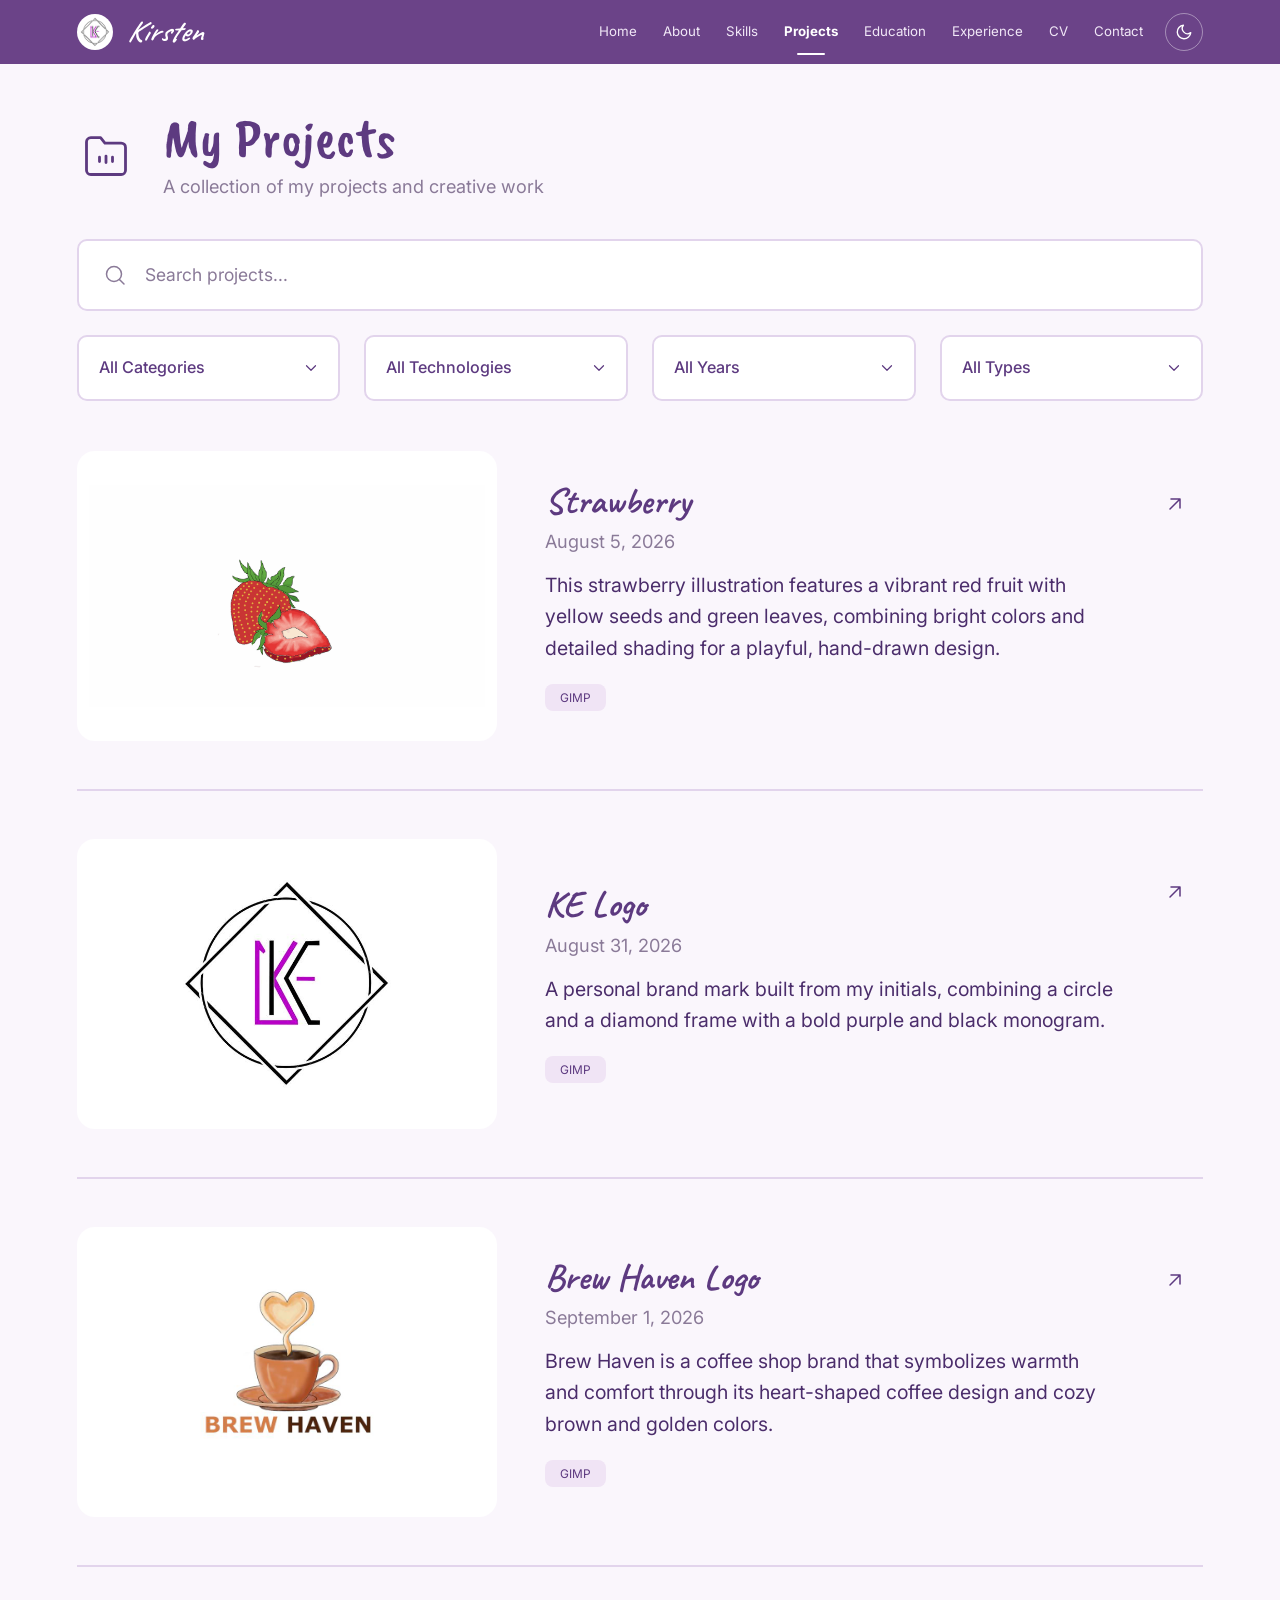
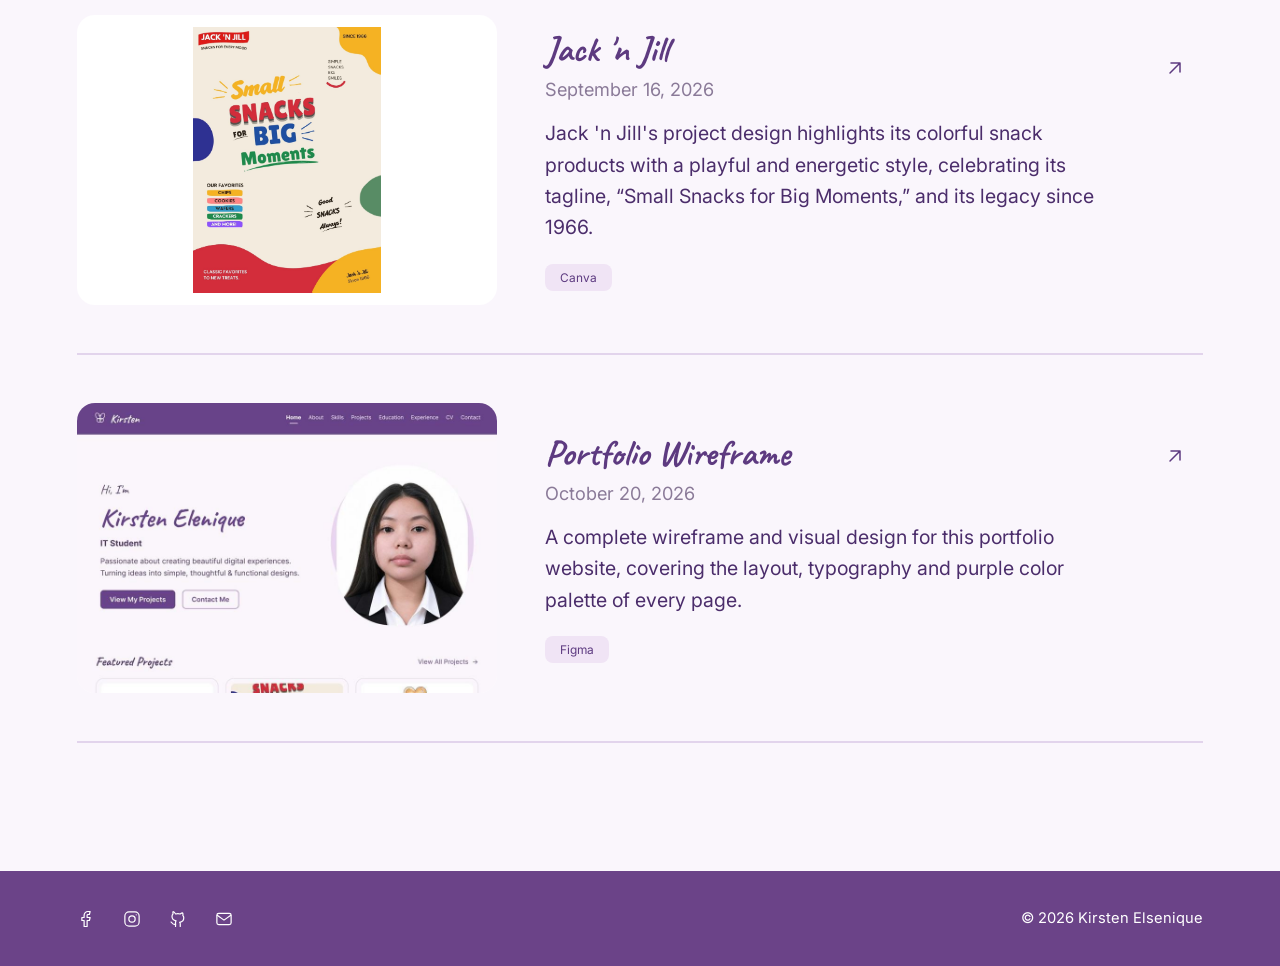
==== commit 07d4f680: "Add files via upload" ====
--- a/projects.html
+++ b/projects.html
@@ -4,17 +4,28 @@
     <meta charset="UTF-8">
     <meta name="viewport" content="width=device-width, initial-scale=1.0">
     <title>Projects | Kirsten Elsenique</title>
+    <meta name="description" content="Projects by Kirsten Elsenique: logo design, UI/UX wireframes, posters and digital art.">
+    <meta name="author" content="Kirsten Elsenique">
+    <link rel="canonical" href="https://kirsten05306.github.io/MyPortfolio/projects.html">
+    <meta property="og:type" content="website">
+    <meta property="og:site_name" content="Kirsten Elsenique">
+    <meta property="og:title" content="Projects | Kirsten Elsenique">
+    <meta property="og:description" content="Projects by Kirsten Elsenique: logo design, UI/UX wireframes, posters and digital art.">
+    <meta property="og:url" content="https://kirsten05306.github.io/MyPortfolio/projects.html">
+    <meta property="og:image" content="https://kirsten05306.github.io/MyPortfolio/assets/profile.jpg">
+    <meta name="twitter:card" content="summary">
     <link rel="icon" href="assets/logo.jpg">
+    <script>try{var t=localStorage.getItem("theme");if(!t&&window.matchMedia("(prefers-color-scheme: dark)").matches)t="dark";if(t)document.documentElement.setAttribute("data-theme",t)}catch(e){}</script>
     <link rel="stylesheet" href="style.css">
 </head>
 <body>
 <header class="navbar">
     <div class="container nav-container">
-        <a href="Homepage.html" class="logo"><img src="assets/logo.jpg" alt="KE logo" class="logo-img"><span>Kirsten</span></a>
+        <a href="index.html" class="logo"><img src="assets/logo.jpg" alt="KE logo" class="logo-img"><span>Kirsten</span></a>
         <button class="menu-toggle" type="button" aria-label="Open navigation menu" aria-expanded="false">☰</button>
         <nav aria-label="Main navigation">
         <ul class="nav-links">
-            <li><a href="Homepage.html">Home</a></li>
+            <li><a href="index.html">Home</a></li>
             <li><a href="about.html">About</a></li>
             <li><a href="skills.html">Skills</a></li>
             <li><a href="projects.html" class="active" aria-current="page">Projects</a></li>
@@ -23,6 +34,7 @@
             <li><a href="cv.html">CV</a></li>
             <li><a href="contact.html">Contact</a></li>
         </ul>
+            <button class="theme-toggle" type="button" aria-label="Switch to dark mode" aria-pressed="false"><svg class="i-moon" width="18" height="18" viewBox="0 0 24 24" fill="none" stroke="currentColor" stroke-width="1.8" stroke-linecap="round" stroke-linejoin="round" aria-hidden="true"><path d="M21 12.8A9 9 0 1 1 11.2 3a7 7 0 0 0 9.8 9.8z"/></svg><svg class="i-sun" width="18" height="18" viewBox="0 0 24 24" fill="none" stroke="currentColor" stroke-width="1.8" stroke-linecap="round" stroke-linejoin="round" aria-hidden="true"><circle cx="12" cy="12" r="4.5"/><path d="M12 2v2M12 20v2M4.9 4.9l1.4 1.4M17.7 17.7l1.4 1.4M2 12h2M20 12h2M4.9 19.1l1.4-1.4M17.7 6.3l1.4-1.4"/></svg></button>
         </nav>
     </div>
 </header>
@@ -30,7 +42,7 @@
 <section class="page-head">
     <div class="container page-head-inner">
         <div class="page-head-text">
-            <span class="head-ico"><svg class="ico " width="42" height="42" viewBox="0 0 24 24" fill="none" stroke="currentColor" stroke-width="1.3" stroke-linecap="round" stroke-linejoin="round" aria-hidden="true"><path d="M21 19a2 2 0 0 1-2 2H5a2 2 0 0 1-2-2V6a2 2 0 0 1 2-2h4.5l2 2.5H19a2 2 0 0 1 2 2z"/><path d="M9 13v2M12 12.5v3M15 13v2"/></svg></span>
+            <span class="head-ico"><svg class="ico " width="52" height="52" viewBox="0 0 24 24" fill="none" stroke="currentColor" stroke-width="1.3" stroke-linecap="round" stroke-linejoin="round" aria-hidden="true"><path d="M21 19a2 2 0 0 1-2 2H5a2 2 0 0 1-2-2V6a2 2 0 0 1 2-2h4.5l2 2.5H19a2 2 0 0 1 2 2z"/><path d="M9 13v2M12 12.5v3M15 13v2"/></svg></span>
             <div><h1>My Projects</h1><p>A collection of my projects and creative work</p></div>
         </div>
         
@@ -38,12 +50,12 @@
 </section>
 <section class="content">
     <div class="container">
-        <label class="search"><svg class="ico " width="19" height="19" viewBox="0 0 24 24" fill="none" stroke="currentColor" stroke-width="1.5" stroke-linecap="round" stroke-linejoin="round" aria-hidden="true"><circle cx="11" cy="11" r="7.5"/><path d="m21 21-4.3-4.3"/></svg><input type="text" id="project-search" placeholder="Search projects..." aria-label="Search projects"></label>
+        <label class="search"><svg class="ico " width="24" height="24" viewBox="0 0 24 24" fill="none" stroke="currentColor" stroke-width="1.5" stroke-linecap="round" stroke-linejoin="round" aria-hidden="true"><circle cx="11" cy="11" r="7.5"/><path d="m21 21-4.3-4.3"/></svg><input type="text" id="project-search" placeholder="Search projects..." aria-label="Search projects"></label>
         <div class="proj-tools">
-            <label class="select"><select id="project-category" aria-label="All Categories"><option value="all" data-full="All Categories" data-short="Topic">All Categories</option><option>Digital Art</option><option>Logo Design</option><option>Poster Design</option><option>UI/UX Design</option></select><svg class="ico " width="14" height="14" viewBox="0 0 24 24" fill="none" stroke="currentColor" stroke-width="1.6" stroke-linecap="round" stroke-linejoin="round" aria-hidden="true"><path d="m6 9 6 6 6-6"/></svg></label>
-            <label class="select"><select id="project-tech" aria-label="All Technologies"><option value="all" data-full="All Technologies" data-short="Tools">All Technologies</option><option>Canva</option><option>Figma</option><option>GIMP</option></select><svg class="ico " width="14" height="14" viewBox="0 0 24 24" fill="none" stroke="currentColor" stroke-width="1.6" stroke-linecap="round" stroke-linejoin="round" aria-hidden="true"><path d="m6 9 6 6 6-6"/></svg></label>
-            <label class="select"><select id="project-year" aria-label="All Years"><option value="all" data-full="All Years" data-short="Year">All Years</option><option>2026</option></select><svg class="ico " width="14" height="14" viewBox="0 0 24 24" fill="none" stroke="currentColor" stroke-width="1.6" stroke-linecap="round" stroke-linejoin="round" aria-hidden="true"><path d="m6 9 6 6 6-6"/></svg></label>
-            <label class="select"><select id="project-type" aria-label="All Types"><option value="all" data-full="All Types" data-short="Type">All Types</option><option>Academic</option><option>Branding</option><option>Personal</option><option>Poster</option><option>Wireframe</option></select><svg class="ico " width="14" height="14" viewBox="0 0 24 24" fill="none" stroke="currentColor" stroke-width="1.6" stroke-linecap="round" stroke-linejoin="round" aria-hidden="true"><path d="m6 9 6 6 6-6"/></svg></label>
+            <label class="select"><select id="project-category" aria-label="All Categories"><option value="all">All Categories</option><option>Digital Art</option><option>Logo Design</option><option>Poster Design</option><option>UI/UX Design</option></select><svg class="ico " width="18" height="18" viewBox="0 0 24 24" fill="none" stroke="currentColor" stroke-width="1.6" stroke-linecap="round" stroke-linejoin="round" aria-hidden="true"><path d="m6 9 6 6 6-6"/></svg></label>
+            <label class="select"><select id="project-tech" aria-label="All Technologies"><option value="all">All Technologies</option><option>Canva</option><option>Figma</option><option>GIMP</option></select><svg class="ico " width="18" height="18" viewBox="0 0 24 24" fill="none" stroke="currentColor" stroke-width="1.6" stroke-linecap="round" stroke-linejoin="round" aria-hidden="true"><path d="m6 9 6 6 6-6"/></svg></label>
+            <label class="select"><select id="project-year" aria-label="All Years"><option value="all">All Years</option><option>2026</option></select><svg class="ico " width="18" height="18" viewBox="0 0 24 24" fill="none" stroke="currentColor" stroke-width="1.6" stroke-linecap="round" stroke-linejoin="round" aria-hidden="true"><path d="m6 9 6 6 6-6"/></svg></label>
+            <label class="select"><select id="project-type" aria-label="All Types"><option value="all">All Types</option><option>Academic</option><option>Branding</option><option>Personal</option><option>Poster</option><option>Wireframe</option></select><svg class="ico " width="18" height="18" viewBox="0 0 24 24" fill="none" stroke="currentColor" stroke-width="1.6" stroke-linecap="round" stroke-linejoin="round" aria-hidden="true"><path d="m6 9 6 6 6-6"/></svg></label>
         </div>
         <div class="proj-list">
             <article class="proj-row" data-name="Strawberry" data-category="Digital Art" data-tech="GIMP" data-year="2026" data-type="Academic">
@@ -54,43 +66,43 @@
         <p>This strawberry illustration features a vibrant red fruit with yellow seeds and green leaves, combining bright colors and detailed shading for a playful, hand-drawn design.</p>
         <span class="pill">GIMP</span>
     </div>
-    <a href="project-strawberry.html" class="proj-go" aria-label="View Strawberry"><svg class="ico " width="19" height="19" viewBox="0 0 24 24" fill="none" stroke="currentColor" stroke-width="1.5" stroke-linecap="round" stroke-linejoin="round" aria-hidden="true"><path d="M7 17 17 7M8 7h9v9"/></svg></a>
+    <a href="project-strawberry.html" class="proj-go" aria-label="View Strawberry"><svg class="ico " width="24" height="24" viewBox="0 0 24 24" fill="none" stroke="currentColor" stroke-width="1.5" stroke-linecap="round" stroke-linejoin="round" aria-hidden="true"><path d="M7 17 17 7M8 7h9v9"/></svg></a>
 </article><article class="proj-row" data-name="KE Logo" data-category="Logo Design" data-tech="GIMP" data-year="2026" data-type="Personal">
     <a href="project-ke-logo.html" class="proj-thumb"><img src="assets/ke-logo/icon.jpg" alt="KE Logo" class="" onerror="this.onerror=null;this.src='assets/image-placeholder.svg'"></a>
     <div class="proj-body">
         <h3><a href="project-ke-logo.html">KE Logo</a></h3>
-        <span class="meta">Logo Design · August 31, 2026</span>
+        <span class="meta">August 31, 2026</span>
         <p>A personal brand mark built from my initials, combining a circle and a diamond frame with a bold purple and black monogram.</p>
         <span class="pill">GIMP</span>
     </div>
-    <a href="project-ke-logo.html" class="proj-go" aria-label="View KE Logo"><svg class="ico " width="19" height="19" viewBox="0 0 24 24" fill="none" stroke="currentColor" stroke-width="1.5" stroke-linecap="round" stroke-linejoin="round" aria-hidden="true"><path d="M7 17 17 7M8 7h9v9"/></svg></a>
+    <a href="project-ke-logo.html" class="proj-go" aria-label="View KE Logo"><svg class="ico " width="24" height="24" viewBox="0 0 24 24" fill="none" stroke="currentColor" stroke-width="1.5" stroke-linecap="round" stroke-linejoin="round" aria-hidden="true"><path d="M7 17 17 7M8 7h9v9"/></svg></a>
 </article><article class="proj-row" data-name="Brew Haven Logo" data-category="UI/UX Design" data-tech="GIMP" data-year="2026" data-type="Branding">
     <a href="project-brew-haven.html" class="proj-thumb"><img src="assets/brewhaven/logo.jpg" alt="Brew Haven Logo" class="" onerror="this.onerror=null;this.src='assets/image-placeholder.svg'"></a>
     <div class="proj-body">
         <h3><a href="project-brew-haven.html">Brew Haven Logo</a></h3>
-        <span class="meta">UI/UX Design · September 1, 2026</span>
+        <span class="meta">September 1, 2026</span>
         <p>Brew Haven is a coffee shop brand that symbolizes warmth and comfort through its heart-shaped coffee design and cozy brown and golden colors.</p>
         <span class="pill">GIMP</span>
     </div>
-    <a href="project-brew-haven.html" class="proj-go" aria-label="View Brew Haven Logo"><svg class="ico " width="19" height="19" viewBox="0 0 24 24" fill="none" stroke="currentColor" stroke-width="1.5" stroke-linecap="round" stroke-linejoin="round" aria-hidden="true"><path d="M7 17 17 7M8 7h9v9"/></svg></a>
+    <a href="project-brew-haven.html" class="proj-go" aria-label="View Brew Haven Logo"><svg class="ico " width="24" height="24" viewBox="0 0 24 24" fill="none" stroke="currentColor" stroke-width="1.5" stroke-linecap="round" stroke-linejoin="round" aria-hidden="true"><path d="M7 17 17 7M8 7h9v9"/></svg></a>
 </article><article class="proj-row" data-name="Jack 'n Jill" data-category="Poster Design" data-tech="Canva" data-year="2026" data-type="Poster">
     <a href="project-jack-n-jill.html" class="proj-thumb"><img src="assets/jack-n-jill.jpg" alt="Jack 'n Jill" class="" onerror="this.onerror=null;this.src='assets/image-placeholder.svg'"></a>
     <div class="proj-body">
         <h3><a href="project-jack-n-jill.html">Jack 'n Jill</a></h3>
-        <span class="meta">Poster Design · September 16, 2026</span>
+        <span class="meta">September 16, 2026</span>
         <p>Jack 'n Jill's project design highlights its colorful snack products with a playful and energetic style, celebrating its tagline, “Small Snacks for Big Moments,” and its legacy since 1966.</p>
         <span class="pill">Canva</span>
     </div>
-    <a href="project-jack-n-jill.html" class="proj-go" aria-label="View Jack 'n Jill"><svg class="ico " width="19" height="19" viewBox="0 0 24 24" fill="none" stroke="currentColor" stroke-width="1.5" stroke-linecap="round" stroke-linejoin="round" aria-hidden="true"><path d="M7 17 17 7M8 7h9v9"/></svg></a>
+    <a href="project-jack-n-jill.html" class="proj-go" aria-label="View Jack 'n Jill"><svg class="ico " width="24" height="24" viewBox="0 0 24 24" fill="none" stroke="currentColor" stroke-width="1.5" stroke-linecap="round" stroke-linejoin="round" aria-hidden="true"><path d="M7 17 17 7M8 7h9v9"/></svg></a>
 </article><article class="proj-row" data-name="Portfolio Wireframe" data-category="UI/UX Design" data-tech="Figma" data-year="2026" data-type="Wireframe">
     <a href="project-portfolio-wireframe.html" class="proj-thumb top"><img src="assets/wireframe/home.jpg" alt="Portfolio Wireframe" class="" onerror="this.onerror=null;this.src='assets/image-placeholder.svg'"></a>
     <div class="proj-body">
         <h3><a href="project-portfolio-wireframe.html">Portfolio Wireframe</a></h3>
-        <span class="meta">UI/UX Design · October 20, 2026</span>
+        <span class="meta">October 20, 2026</span>
         <p>A complete wireframe and visual design for this portfolio website, covering the layout, typography and purple color palette of every page.</p>
         <span class="pill">Figma</span>
     </div>
-    <a href="project-portfolio-wireframe.html" class="proj-go" aria-label="View Portfolio Wireframe"><svg class="ico " width="19" height="19" viewBox="0 0 24 24" fill="none" stroke="currentColor" stroke-width="1.5" stroke-linecap="round" stroke-linejoin="round" aria-hidden="true"><path d="M7 17 17 7M8 7h9v9"/></svg></a>
+    <a href="project-portfolio-wireframe.html" class="proj-go" aria-label="View Portfolio Wireframe"><svg class="ico " width="24" height="24" viewBox="0 0 24 24" fill="none" stroke="currentColor" stroke-width="1.5" stroke-linecap="round" stroke-linejoin="round" aria-hidden="true"><path d="M7 17 17 7M8 7h9v9"/></svg></a>
 </article>
         </div>
         <p class="empty" id="no-results" hidden>No projects match your search.</p>
@@ -99,7 +111,7 @@
 </main>
 <footer class="footer">
     <div class="container footer-inner">
-        <div class="socials "><a href="https://www.facebook.com/k.elsenique" target="_blank" rel="noopener noreferrer" aria-label="Facebook"><svg class="ico " width="14" height="14" viewBox="0 0 24 24" fill="none" stroke="currentColor" stroke-width="1.6" stroke-linecap="round" stroke-linejoin="round" aria-hidden="true"><path d="M17.500 2h-3a5 5 0 0 0-5 5v3h-3v4h3v8h4v-8h3l1-4h-4V7a1 1 0 0 1 1-1h2z"/></svg></a><a href="https://www.instagram.com/_.zehnn/" target="_blank" rel="noopener noreferrer" aria-label="Instagram"><svg class="ico " width="14" height="14" viewBox="0 0 24 24" fill="none" stroke="currentColor" stroke-width="1.6" stroke-linecap="round" stroke-linejoin="round" aria-hidden="true"><rect x="2.500" y="2.500" width="19" height="19" rx="5.500"/><circle cx="12" cy="12" r="4.200"/><path d="M17.600 6.400h.01"/></svg></a><a href="https://github.com/Kirsten05306" target="_blank" rel="noopener noreferrer" aria-label="GitHub"><svg class="ico " width="14" height="14" viewBox="0 0 24 24" fill="none" stroke="currentColor" stroke-width="1.6" stroke-linecap="round" stroke-linejoin="round" aria-hidden="true"><path d="M9 19c-4.5 1.4-4.5-2.4-6.3-3m12.3 6v-3.3a3 3 0 0 0-.8-2.3c2.7-.3 5.5-1.3 5.5-6a4.7 4.7 0 0 0-1.3-3.2 4.4 4.4 0 0 0-.1-3.2s-1-.3-3.4 1.3a11.6 11.6 0 0 0-6 0C6.5 1.6 5.500 2 5.500 2a4.400 4.400 0 0 0-.1 3.200A4.700 4.700 0 0 0 4 8.400c0 4.700 2.800 5.700 5.500 6A3 3 0 0 0 8.700 16.700V22"/></svg></a><a href="mailto:kirstenelsenique06@gmail.com" aria-label="Email"><svg class="ico " width="14" height="14" viewBox="0 0 24 24" fill="none" stroke="currentColor" stroke-width="1.6" stroke-linecap="round" stroke-linejoin="round" aria-hidden="true"><rect x="2.5" y="4.5" width="19" height="15" rx="2.5"/><path d="m3 7 9 6.5L21 7"/></svg></a></div>
+        <div class="socials "><a href="https://www.facebook.com/k.elsenique" target="_blank" rel="noopener noreferrer" aria-label="Facebook"><svg class="ico " width="18" height="18" viewBox="0 0 24 24" fill="none" stroke="currentColor" stroke-width="1.6" stroke-linecap="round" stroke-linejoin="round" aria-hidden="true"><path d="M17.500 2h-3a5 5 0 0 0-5 5v3h-3v4h3v8h4v-8h3l1-4h-4V7a1 1 0 0 1 1-1h2z"/></svg></a><a href="https://www.instagram.com/_.zehnn/" target="_blank" rel="noopener noreferrer" aria-label="Instagram"><svg class="ico " width="18" height="18" viewBox="0 0 24 24" fill="none" stroke="currentColor" stroke-width="1.6" stroke-linecap="round" stroke-linejoin="round" aria-hidden="true"><rect x="2.500" y="2.500" width="19" height="19" rx="5.500"/><circle cx="12" cy="12" r="4.200"/><path d="M17.600 6.400h.01"/></svg></a><a href="https://github.com/Kirsten05306" target="_blank" rel="noopener noreferrer" aria-label="GitHub"><svg class="ico " width="18" height="18" viewBox="0 0 24 24" fill="none" stroke="currentColor" stroke-width="1.6" stroke-linecap="round" stroke-linejoin="round" aria-hidden="true"><path d="M9 19c-4.5 1.4-4.5-2.4-6.3-3m12.3 6v-3.3a3 3 0 0 0-.8-2.3c2.7-.3 5.5-1.3 5.5-6a4.7 4.7 0 0 0-1.3-3.2 4.4 4.4 0 0 0-.1-3.2s-1-.3-3.4 1.3a11.6 11.6 0 0 0-6 0C6.5 1.6 5.500 2 5.500 2a4.400 4.400 0 0 0-.1 3.200A4.700 4.700 0 0 0 4 8.400c0 4.700 2.800 5.700 5.500 6A3 3 0 0 0 8.700 16.700V22"/></svg></a><a href="mailto:kirstenelsenique06@gmail.com" aria-label="Email"><svg class="ico " width="18" height="18" viewBox="0 0 24 24" fill="none" stroke="currentColor" stroke-width="1.6" stroke-linecap="round" stroke-linejoin="round" aria-hidden="true"><rect x="2.5" y="4.5" width="19" height="15" rx="2.5"/><path d="m3 7 9 6.5L21 7"/></svg></a></div>
         <p>&copy; 2026 Kirsten Elsenique</p>
     </div>
 </footer>
--- a/style.css
+++ b/style.css
@@ -411,3 +411,33 @@
 .lb-next { right: 16px; top: 50%; transform: translateY(-50%); }
 .lb-close:hover, .lb-nav:hover { background: rgba(255,255,255,.28); }
 @media (max-width: 800px) { .lightbox { padding: 60px 12px; } .lb-nav { top: auto; bottom: 14px; transform: none; } }
+
+/* =========================
+   PROJECT FILTERS: always in one row
+   (all four fit on a phone; labels are shortened by script.js)
+========================= */
+.proj-tools {
+    display: flex; flex-wrap: nowrap; gap: 24px; margin-bottom: 50px;
+}
+.proj-tools .select { flex: 1 1 0; min-width: 0; }
+@media (max-width: 800px) {
+    .search { padding: 0 16px; gap: 12px; margin-bottom: 16px; }
+    .search input { padding: 14px 0; font-size: 1rem; min-width: 0; }
+    .proj-tools { gap: 10px; margin-bottom: 36px; }
+    .select select { padding: 12px 30px 12px 14px; font-size: .95rem; text-overflow: ellipsis; }
+    .select .ico { right: 11px; width: 16px; height: 16px; }
+}
+@media (max-width: 520px) {
+    .proj-tools { gap: 6px; }
+    .select { border-width: 1.5px; border-radius: 9px; }
+    .select select { padding: 11px 17px 11px 9px; font-size: .8rem; }
+    .select .ico { right: 5px; width: 11px; height: 11px; }
+}
+@media (max-width: 385px) {
+    .select select { padding: 11px 14px 11px 7px; font-size: .74rem; }
+    .select .ico { right: 4px; width: 10px; height: 10px; }
+}
+@media (max-width: 340px) {
+    .proj-tools { flex-wrap: wrap; }
+    .proj-tools .select { flex: 1 1 calc(50% - 6px); }
+}
